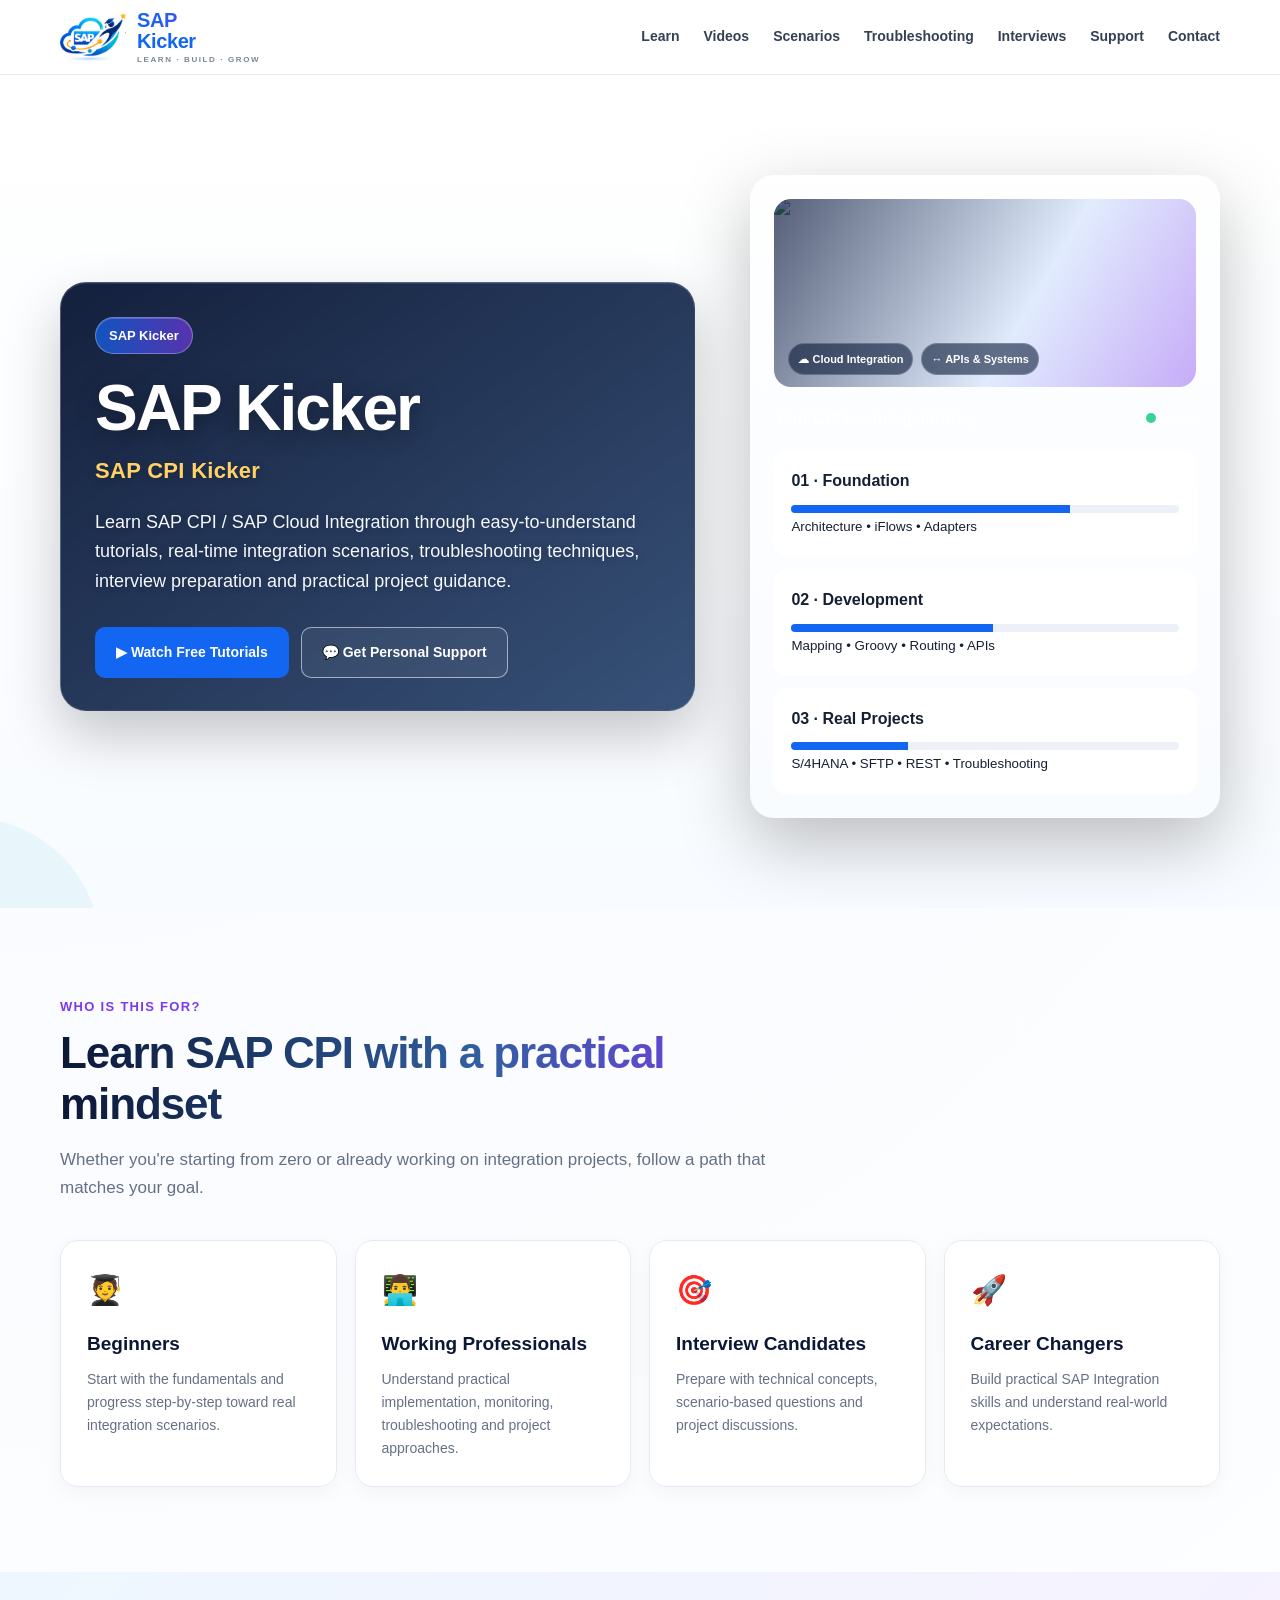
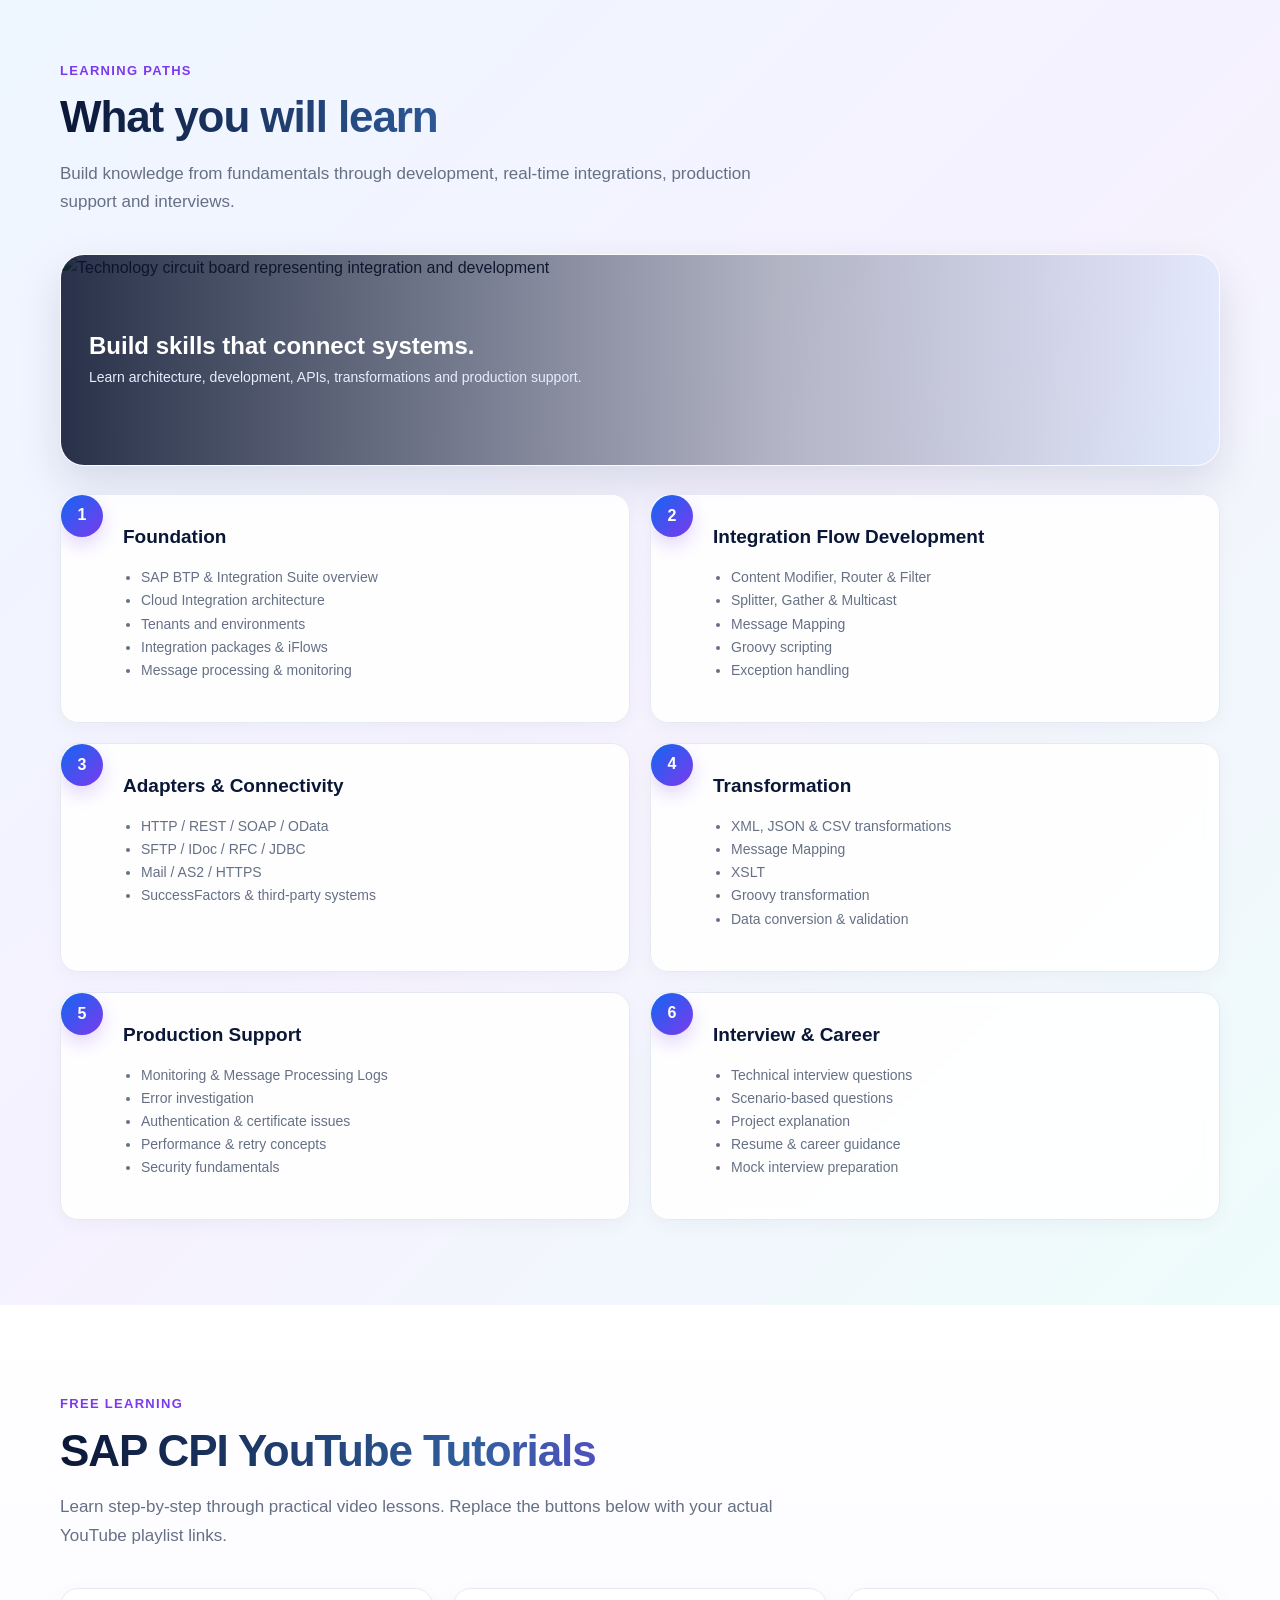
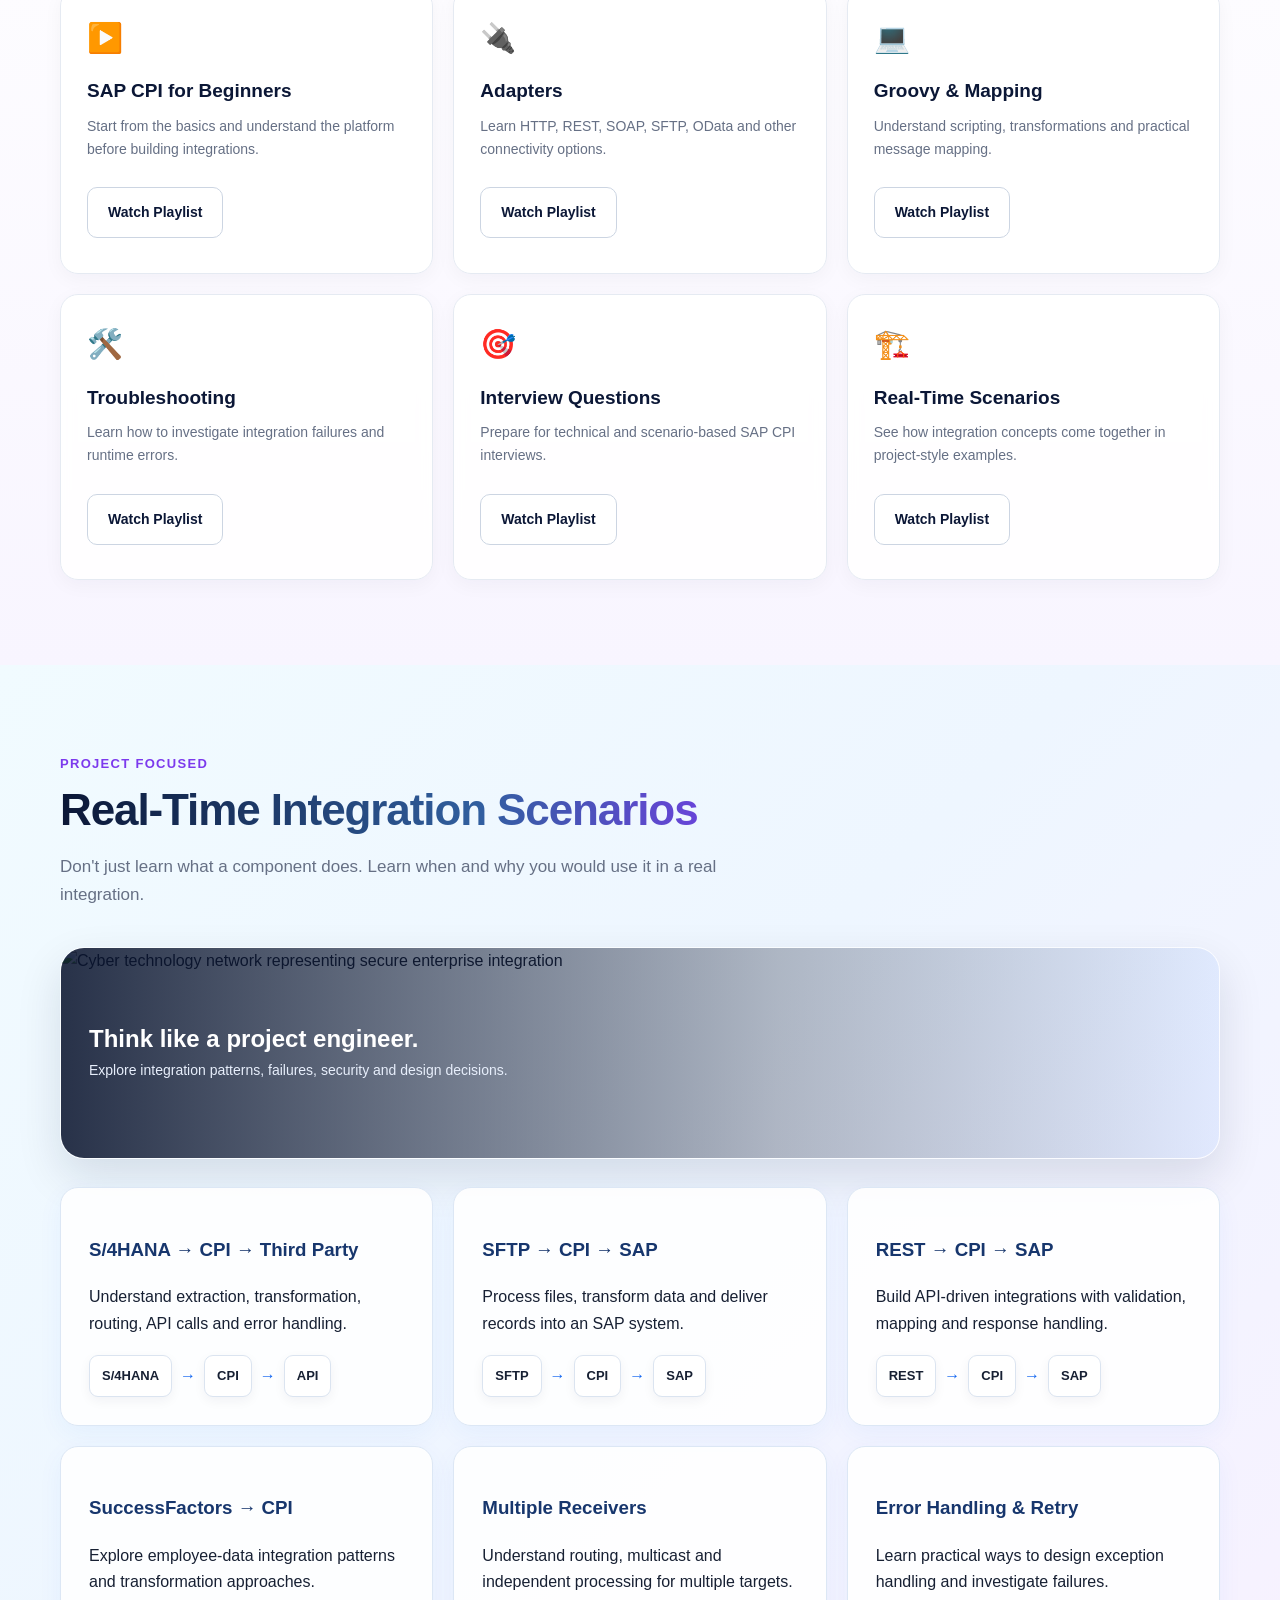
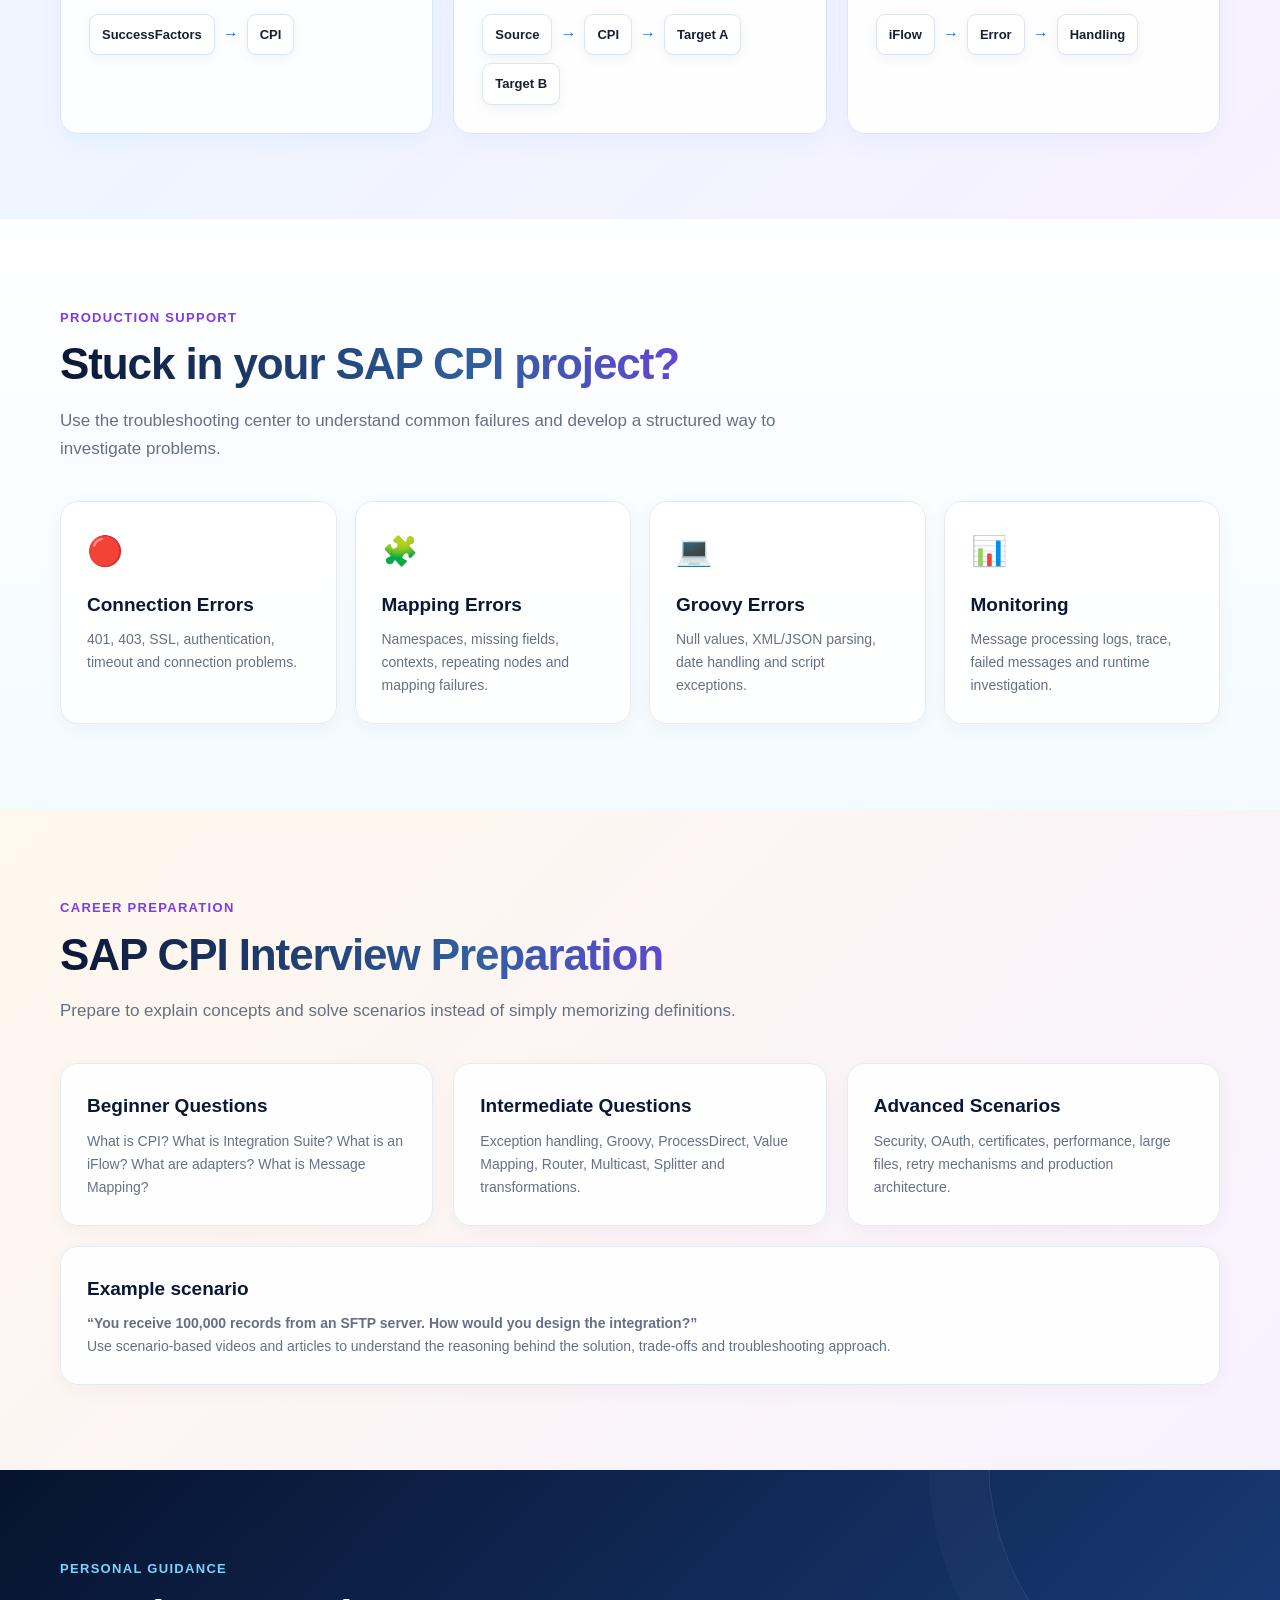
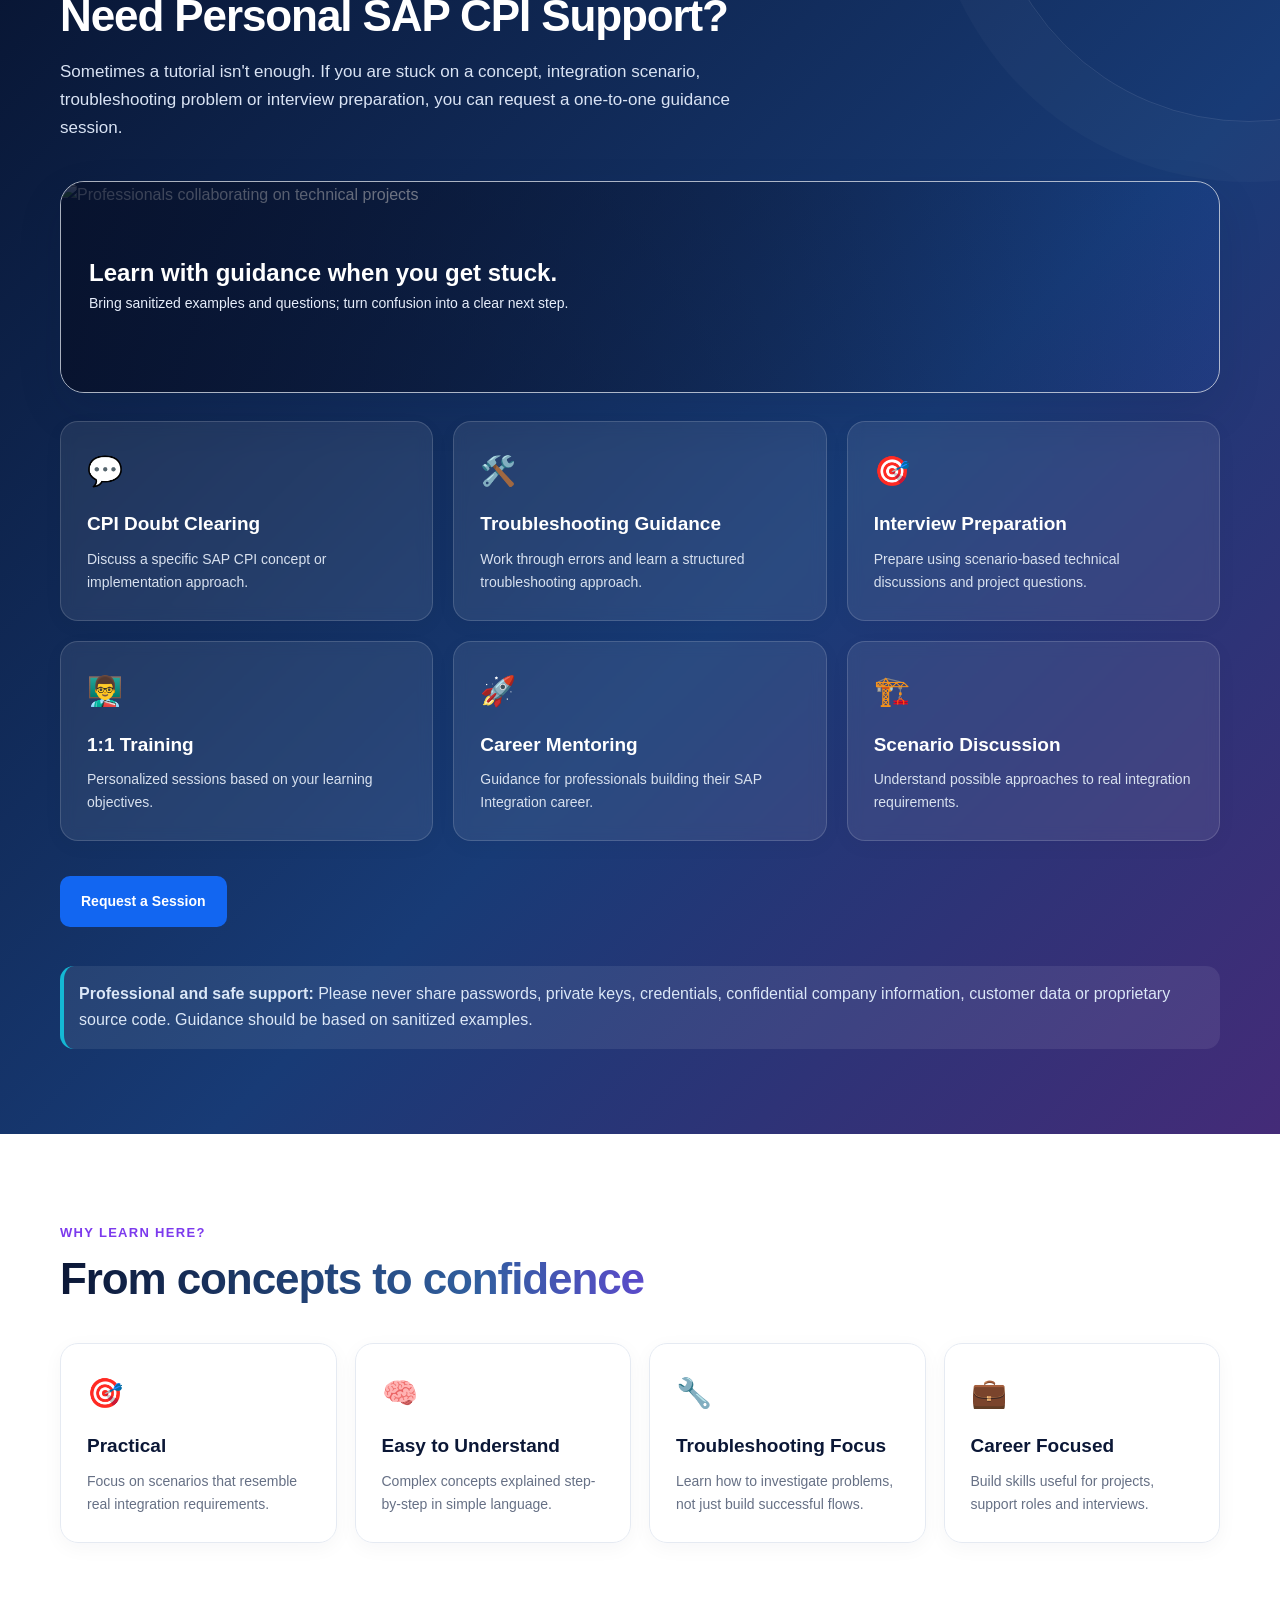
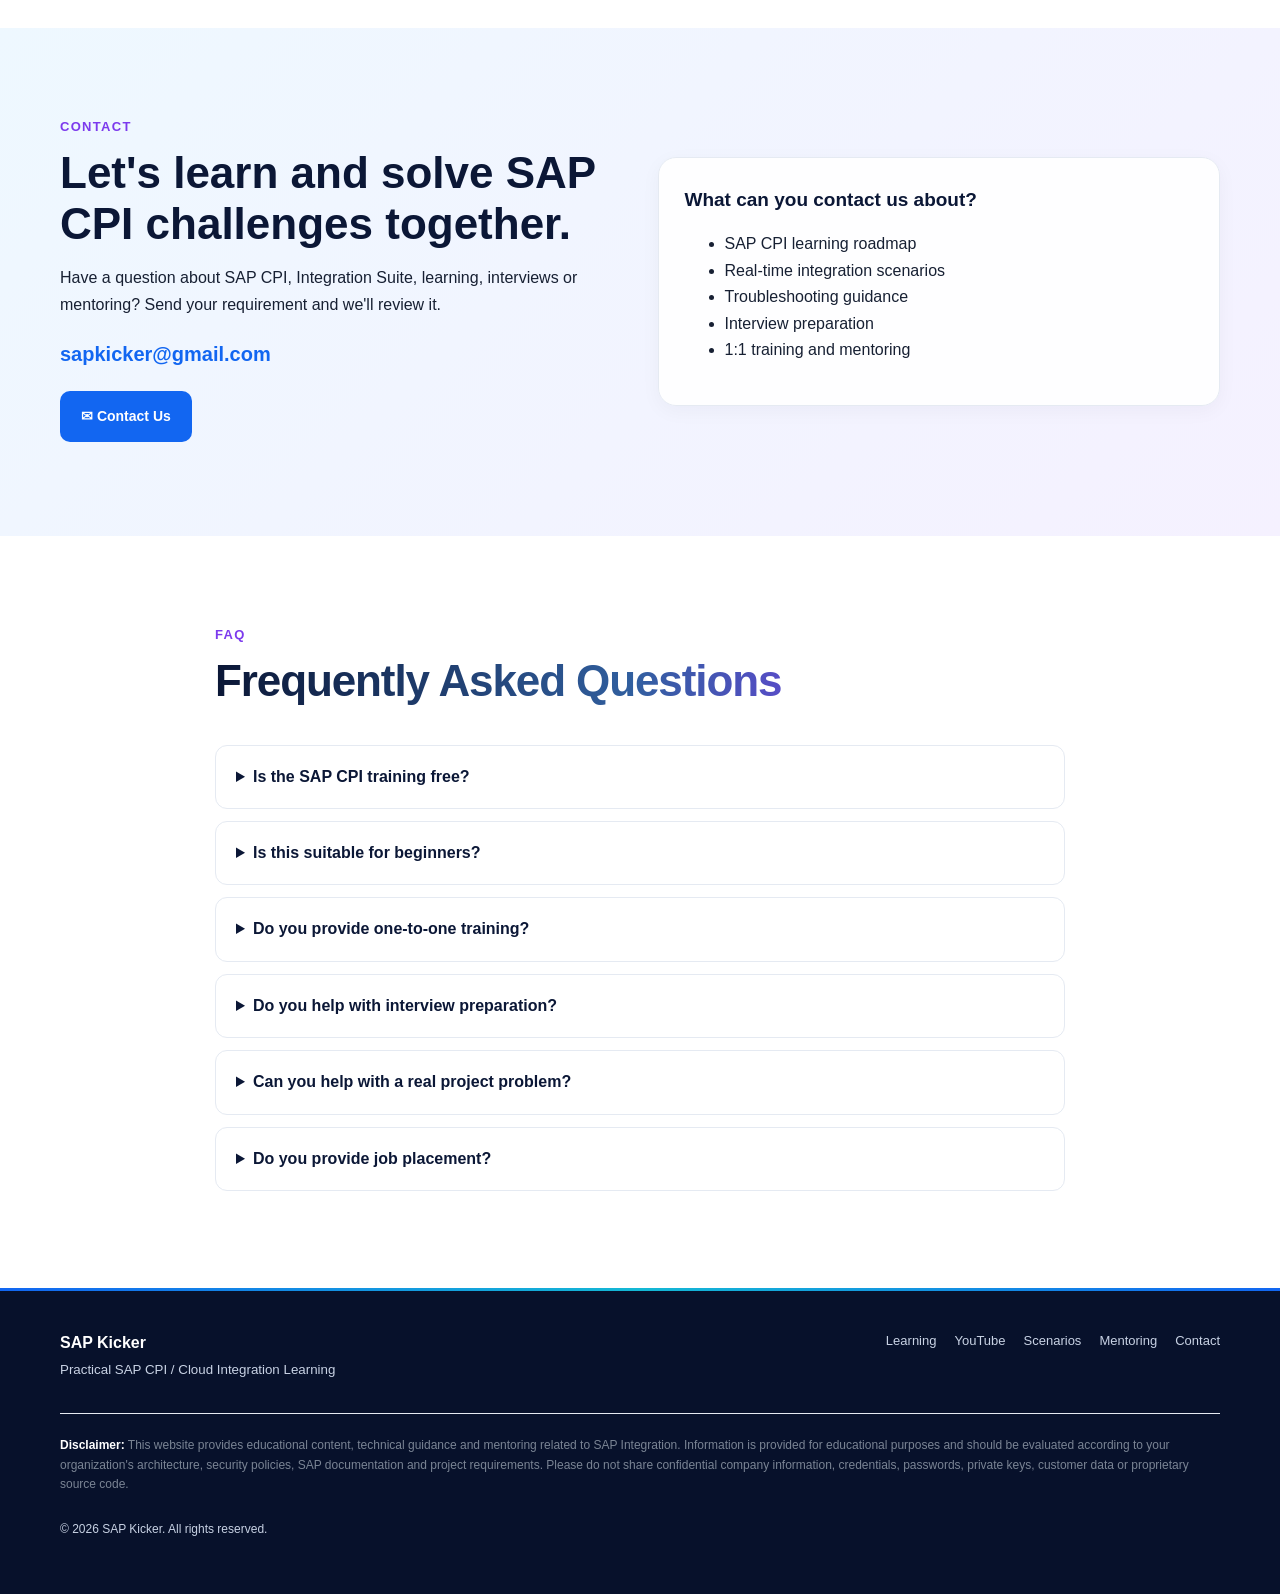
==== index.html @ 44b8a0f9 "Add files via upload" ====
<!DOCTYPE html>
<html lang="en">
<head>
<meta charset="UTF-8">
<meta name="viewport" content="width=device-width, initial-scale=1.0">
<meta name="description" content="SAP Kicker - practical SAP CPI, SAP Cloud Integration and SAP Integration Suite tutorials, real-time scenarios, troubleshooting, interview preparation and mentoring.">
<title>SAP Kicker</title>

<style>
:root{
  --navy:#0b1736;
  --blue:#1266f1;
  --cyan:#14b8d4;
  --light:#f5f8fc;
  --white:#ffffff;
  --text:#172033;
  --muted:#667085;
  --border:#e5eaf2;
  --shadow:0 14px 40px rgba(11,23,54,.10);
  --radius:18px;
}

*{box-sizing:border-box;scroll-behavior:smooth}
body{
  margin:0;
  font-family:Inter,Segoe UI,Roboto,Arial,sans-serif;
  color:var(--text);
  background:var(--white);
  line-height:1.65;
}
a{text-decoration:none;color:inherit}
.container{width:min(1160px,92%);margin:auto}

header{
  position:sticky;top:0;z-index:1000;
  background:rgba(255,255,255,.96);
  backdrop-filter:blur(12px);
  border-bottom:1px solid var(--border);
}
.nav{
  height:74px;display:flex;align-items:center;justify-content:space-between;
}
.logo{
  font-size:20px;font-weight:800;color:var(--navy);
}
.logo span{color:var(--blue)}
nav{display:flex;gap:24px;align-items:center}
nav a{font-size:14px;font-weight:600;color:#344054}
nav a:hover{color:var(--blue)}
.menu-btn{display:none;background:none;border:0;font-size:28px}

.btn{
  display:inline-block;padding:13px 20px;border-radius:10px;
  font-weight:700;font-size:14px;border:1px solid transparent;
  transition:.2s;
}
.btn-primary{background:var(--blue);color:white}
.btn-primary:hover{transform:translateY(-2px);box-shadow:0 8px 22px rgba(18,102,241,.25)}
.btn-outline{border-color:#ccd5e2;color:var(--navy);background:white}
.btn-outline:hover{border-color:var(--blue);color:var(--blue)}

.hero{
  background:
    radial-gradient(circle at 80% 20%,rgba(20,184,212,.20),transparent 28%),
    radial-gradient(circle at 10% 90%,rgba(18,102,241,.15),transparent 28%),
    linear-gradient(135deg,#07132f,#102a63);
  color:white;padding:100px 0 90px;
}
.hero-grid{display:grid;grid-template-columns:1.15fr .85fr;gap:55px;align-items:center}
.badge{
  display:inline-block;padding:7px 13px;border:1px solid rgba(255,255,255,.25);
  background:rgba(255,255,255,.08);border-radius:50px;font-size:13px;margin-bottom:20px;
}
h1{font-size:clamp(42px,5vw,68px);line-height:1.08;margin:0 0 22px;letter-spacing:-2px}
.hero p{font-size:18px;color:#dce6f7;max-width:680px}
.hero-actions{display:flex;gap:12px;flex-wrap:wrap;margin-top:30px}
.hero .btn-outline{background:transparent;color:white;border-color:rgba(255,255,255,.35)}

.dashboard{
  background:rgba(255,255,255,.08);border:1px solid rgba(255,255,255,.15);
  border-radius:24px;padding:22px;box-shadow:0 25px 70px rgba(0,0,0,.25);
}
.dash-top{display:flex;justify-content:space-between;align-items:center;margin-bottom:18px}
.dot{width:10px;height:10px;border-radius:50%;background:#36d399;display:inline-block;margin-right:7px}
.dash-card{
  background:white;color:var(--text);padding:18px;border-radius:15px;margin-top:12px;
}
.progress{height:8px;background:#edf1f7;border-radius:10px;margin-top:10px;overflow:hidden}
.progress span{display:block;width:72%;height:100%;background:var(--blue)}

section{padding:85px 0}
.section-head{max-width:720px;margin-bottom:38px}
.eyebrow{color:var(--blue);font-size:13px;font-weight:800;text-transform:uppercase;letter-spacing:1.3px}
h2{font-size:clamp(30px,4vw,44px);line-height:1.15;margin:9px 0 13px;color:var(--navy)}
.section-head p{color:var(--muted);font-size:17px}

.grid-4{display:grid;grid-template-columns:repeat(4,1fr);gap:18px}
.grid-3{display:grid;grid-template-columns:repeat(3,1fr);gap:20px}
.card{
  background:white;border:1px solid var(--border);border-radius:var(--radius);
  padding:26px;box-shadow:0 5px 20px rgba(11,23,54,.04);
  transition:.2s;
}
.card:hover{transform:translateY(-5px);box-shadow:var(--shadow)}
.icon{font-size:29px;margin-bottom:13px}
.card h3{margin:0 0 8px;color:var(--navy);font-size:19px}
.card p{margin:0;color:var(--muted);font-size:14px}

.light{background:var(--light)}
.learning-grid{display:grid;grid-template-columns:1fr 1fr;gap:20px}
.path{
  position:relative;padding-left:62px;
}
.path-number{
  position:absolute;left:0;top:0;width:42px;height:42px;border-radius:50%;
  background:var(--blue);color:white;display:grid;place-items:center;font-weight:800;
}
.path ul{padding-left:18px;color:var(--muted);font-size:14px}

.scenario{
  border-radius:18px;padding:28px;background:linear-gradient(135deg,#f7faff,#eef5ff);
  border:1px solid #dce8fb;
}
.flow{
  display:flex;align-items:center;gap:8px;flex-wrap:wrap;margin-top:18px;
}
.flow span{
  background:white;border:1px solid #dbe4f0;padding:9px 12px;border-radius:9px;
  font-size:13px;font-weight:700;
}
.arrow{color:var(--blue);font-weight:900}

.support{
  background:linear-gradient(135deg,#0b1736,#173b83);color:white;
}
.support h2{color:white}
.support .section-head p{color:#d9e3f4}
.support .card{background:rgba(255,255,255,.08);border-color:rgba(255,255,255,.15)}
.support .card h3{color:white}
.support .card p{color:#d8e1ef}

.price-note{
  margin-top:30px;padding:18px 20px;border-left:4px solid var(--cyan);
  background:#f5fbfd;border-radius:10px;color:#475467;
}

.faq{max-width:850px}
details{
  border:1px solid var(--border);border-radius:12px;padding:18px 20px;margin-bottom:12px;
  background:white;
}
summary{cursor:pointer;font-weight:750;color:var(--navy)}

.contact-box{
  display:grid;grid-template-columns:1fr 1fr;gap:35px;align-items:center;
}
.email{
  font-size:20px;font-weight:800;color:var(--blue);word-break:break-word;
}
.disclaimer{
  font-size:12px;color:#7a8494;border-top:1px solid var(--border);padding-top:22px;margin-top:30px;
}

footer{background:#07112b;color:#c8d2e4;padding:42px 0}
.footer-grid{display:flex;justify-content:space-between;gap:30px;flex-wrap:wrap}
footer strong{color:white}
.footer-links{display:flex;gap:18px;flex-wrap:wrap;font-size:13px}
footer a:hover{color:white}

@media(max-width:900px){
  .hero-grid,.contact-box{grid-template-columns:1fr}
  .grid-4{grid-template-columns:repeat(2,1fr)}
  .grid-3{grid-template-columns:1fr 1fr}
  .learning-grid{grid-template-columns:1fr}
  nav{display:none;position:absolute;top:74px;left:0;right:0;background:white;padding:18px 5%;border-bottom:1px solid var(--border);flex-direction:column;align-items:flex-start}
  nav.open{display:flex;animation:navIn .2s ease-out}@keyframes navIn{from{opacity:0;transform:translateY(-8px)}to{opacity:1;transform:none}}
  .menu-btn{display:block}
}
@media(max-width:600px){
  section{padding:65px 0}
  .hero{padding:75px 0}
  .grid-4,.grid-3{grid-template-columns:1fr}
  h1{letter-spacing:-1px}
}

/* SAP Kicker premium visual enhancements */
body{
  background:
    radial-gradient(circle at 0% 0%, rgba(18,102,241,.035), transparent 28%),
    radial-gradient(circle at 100% 40%, rgba(20,184,212,.035), transparent 25%),
    #fff;
}
.logo{display:flex;align-items:center;gap:10px;letter-spacing:-.4px}
.logo-text{display:flex;flex-direction:column;font-size:20px;font-weight:850;line-height:1.05;color:var(--navy)}
.logo-text b{background:linear-gradient(90deg,#1266f1,#7c3aed);-webkit-background-clip:text;background-clip:text;color:transparent}
.logo-text small{font-size:8px;letter-spacing:1.6px;text-transform:uppercase;color:#7b879a;margin-top:4px;font-weight:800}
.hero{
  position:relative;overflow:hidden;
}
.hero::before,.hero::after{
  content:"";position:absolute;border-radius:50%;pointer-events:none;
}
.hero::before{
  width:420px;height:420px;right:-170px;top:-180px;
  border:1px solid rgba(255,255,255,.12);
  box-shadow:0 0 0 55px rgba(255,255,255,.025),0 0 0 110px rgba(255,255,255,.018);
}
.hero::after{
  width:260px;height:260px;left:-160px;bottom:-170px;
  background:rgba(20,184,212,.07);
}
.hero-grid,.container{position:relative;z-index:1}
.hero h1{
  text-shadow:0 8px 30px rgba(0,0,0,.16);
}
.badge{
  box-shadow:inset 0 1px rgba(255,255,255,.18);
}
.dashboard{
  position:relative;
}
.dashboard::after{
  content:"";
  position:absolute;inset:10px;border-radius:18px;
  border:1px solid rgba(255,255,255,.06);
  pointer-events:none;
}
.card,.scenario,details{
  position:relative;
  overflow:hidden;
}
.card::before{
  content:"";position:absolute;left:0;right:0;top:0;height:3px;
  background:linear-gradient(90deg,#1266f1,#14b8d4);
  transform:scaleX(0);transform-origin:left;transition:.25s;
}
.card:hover::before{transform:scaleX(1)}
.card:hover .icon{transform:scale(1.08) rotate(-2deg)}
.icon{display:inline-block;transition:.25s}
.section-head h2{
  letter-spacing:-1.1px;
}
.scenario{
  box-shadow:0 8px 26px rgba(18,102,241,.05);
}
.flow span{
  box-shadow:0 4px 12px rgba(11,23,54,.05);
}
.support{
  position:relative;overflow:hidden;
}
.support::before{
  content:"";
  position:absolute;width:520px;height:520px;border-radius:50%;
  right:-230px;top:-270px;
  border:1px solid rgba(255,255,255,.10);
  box-shadow:0 0 0 60px rgba(255,255,255,.025);
}
.support .container{position:relative;z-index:1}
.btn{
  position:relative;overflow:hidden;
}
.btn::after{
  content:"";position:absolute;top:0;left:-110%;width:70%;height:100%;
  background:linear-gradient(100deg,transparent,rgba(255,255,255,.18),transparent);
  transform:skewX(-20deg);transition:.45s;
}
.btn:hover::after{left:140%}
footer{
  position:relative;
  overflow:hidden;
}
footer::before{
  content:"";
  position:absolute;left:0;right:0;top:0;height:3px;
  background:linear-gradient(90deg,#1266f1,#14b8d4,#1266f1);
}
@media(max-width:600px){
  .logo{font-size:17px}
  .logo::before{width:30px;height:30px}
}


.hero-subtitle{
  margin:0 0 4px!important;
  color:#7dd3fc!important;
  font-size:22px!important;
  font-weight:800;
  letter-spacing:.3px;
}

/* SAP Kicker visual upgrade: distinctive logo, colorful sections, responsive image blocks */
:root{--purple:#7c3aed;--teal:#0ea5a4;--gold:#f59e0b;--sky:#eaf5ff}
section:nth-of-type(1){background:linear-gradient(180deg,#ffffff 0%,#f8fbff 100%)}
section#learn{background:linear-gradient(135deg,#eef7ff 0%,#f6f2ff 52%,#eefcfb 100%)}
section#videos{background:linear-gradient(180deg,#fff 0%,#f8f5ff 100%)}
section#scenarios{background:linear-gradient(135deg,#f1fbff 0%,#eef6ff 45%,#f8f1ff 100%)}
section#troubleshooting{background:linear-gradient(180deg,#ffffff 0%,#f3fbff 100%)}
section#interview{background:linear-gradient(135deg,#fff8ed 0%,#f7f2ff 100%)}
section#contact{background:linear-gradient(135deg,#eef8ff 0%,#f5f1ff 100%)}
.eyebrow{color:var(--purple)}
.section-head h2{background:linear-gradient(90deg,var(--navy),#315f9f 58%,var(--purple));-webkit-background-clip:text;background-clip:text;color:transparent}
.card{background:rgba(255,255,255,.88);backdrop-filter:blur(7px)}
.card:nth-child(3n+1)::before{background:linear-gradient(90deg,#1266f1,#14b8d4)}
.card:nth-child(3n+2)::before{background:linear-gradient(90deg,#7c3aed,#ec4899)}
.card:nth-child(3n)::before{background:linear-gradient(90deg,#0ea5a4,#f59e0b)}
.path-number{background:linear-gradient(135deg,#1266f1,#7c3aed);box-shadow:0 8px 18px rgba(124,58,237,.2)}
.hero-image-wrap{position:relative;height:190px;border-radius:18px;overflow:hidden;margin-bottom:18px;border:1px solid rgba(255,255,255,.18)}
.hero-image-wrap img{width:100%;height:100%;object-fit:cover;display:block;filter:saturate(1.15) contrast(1.03)}
.hero-image-wrap:after{content:"";position:absolute;inset:0;background:linear-gradient(120deg,rgba(4,18,55,.68),rgba(18,102,241,.12) 60%,rgba(124,58,237,.42))}
.image-overlay{position:absolute;z-index:1;left:14px;right:14px;bottom:12px;display:flex;gap:8px;flex-wrap:wrap}
.image-overlay span{font-size:11px;font-weight:800;color:#fff;padding:6px 9px;border-radius:999px;background:rgba(5,20,50,.58);border:1px solid rgba(255,255,255,.2);backdrop-filter:blur(6px)}
.section-image-banner,.scenario-feature,.support-visual{position:relative;overflow:hidden;border-radius:24px;min-height:170px;margin:0 0 28px;box-shadow:0 18px 45px rgba(11,23,54,.12);border:1px solid rgba(255,255,255,.65)}
.section-image-banner img,.scenario-feature img,.support-visual img{width:100%;height:210px;object-fit:cover;display:block;filter:saturate(1.08)}
.section-image-banner:after,.scenario-feature:after,.support-visual:after{content:"";position:absolute;inset:0;background:linear-gradient(90deg,rgba(7,17,43,.86),rgba(7,17,43,.28) 62%,rgba(18,102,241,.08))}
.section-image-banner>div,.scenario-feature>div,.support-visual>div{position:absolute;z-index:2;left:28px;top:50%;transform:translateY(-50%);max-width:600px;color:#fff;display:flex;flex-direction:column;gap:5px}
.section-image-banner strong,.scenario-feature strong,.support-visual strong{font-size:24px;line-height:1.2}
.section-image-banner span,.scenario-feature span,.support-visual span{font-size:14px;color:#e7eefb}
.scenario{background:rgba(255,255,255,.9);border:1px solid #dce7f5}
.scenario h3{color:#17366d}
.support{background:linear-gradient(135deg,#07132f,#183b76 58%,#442b78)!important}
.support .section-head h2{color:#fff;background:none}
.support .eyebrow{color:#7dd3fc}
.support-visual{margin-top:5px}
.price-note{border-radius:14px;background:rgba(255,255,255,.08);padding:15px;color:#dbe7f7}
@media(max-width:900px){.nav{height:70px}.hero-image-wrap{height:220px}.section-image-banner img,.scenario-feature img,.support-visual img{height:230px}}
@media(max-width:600px){.logo-mark{width:38px;height:38px;border-radius:12px}.logo-mark svg{width:30px;height:30px}.logo-text{font-size:17px}.logo-text small{font-size:6.5px;letter-spacing:1.2px}.hero-image-wrap{height:180px}.section-image-banner,.scenario-feature,.support-visual{min-height:210px;border-radius:18px}.section-image-banner img,.scenario-feature img,.support-visual img{height:210px}.section-image-banner>div,.scenario-feature>div,.support-visual>div{left:20px;right:20px}.section-image-banner strong,.scenario-feature strong,.support-visual strong{font-size:19px}.section-image-banner span,.scenario-feature span,.support-visual span{font-size:12px}.image-overlay{left:10px;right:10px}.image-overlay span{font-size:9px}}


/* Final accessibility + contrast review for the opening hero */
.hero-copy{
  position:relative;
  z-index:3;
  padding:34px 34px 32px;
  border-radius:26px;
  background:linear-gradient(145deg,rgba(5,18,48,.94),rgba(12,43,91,.82));
  border:1px solid rgba(255,255,255,.16);
  box-shadow:0 24px 55px rgba(0,0,0,.22), inset 0 1px 0 rgba(255,255,255,.08);
  max-width:720px;
}
.hero-copy h1{
  color:#ffffff!important;
  -webkit-text-fill-color:#ffffff;
  text-shadow:0 5px 22px rgba(0,0,0,.35);
  margin-bottom:10px;
}
.hero-copy .hero-subtitle{
  color:#ffd166!important;
  -webkit-text-fill-color:#ffd166;
  text-shadow:0 2px 10px rgba(0,0,0,.25);
  margin-bottom:10px!important;
}
.hero-copy > p:not(.hero-subtitle){
  color:#f4f8ff!important;
  -webkit-text-fill-color:#f4f8ff;
  text-shadow:0 1px 8px rgba(0,0,0,.22);
}
.hero-copy .badge{
  color:#ffffff!important;
  background:linear-gradient(90deg,rgba(18,102,241,.72),rgba(124,58,237,.62));
  border-color:rgba(255,255,255,.30);
  font-weight:850;
}
.hero-copy .hero-actions{position:relative;z-index:4}
.hero-copy .btn-outline{
  color:#ffffff!important;
  border-color:rgba(255,255,255,.55);
  background:rgba(255,255,255,.06);
}
.hero-copy .btn-outline:hover{
  color:#ffffff!important;
  border-color:#7dd3fc;
  background:rgba(125,211,252,.12);
}
@media(max-width:900px){
  .hero-copy{max-width:none;padding:30px 28px}
}
@media(max-width:600px){
  .hero-copy{
    padding:25px 20px;
    border-radius:20px;
    background:linear-gradient(145deg,rgba(5,18,48,.96),rgba(12,43,91,.90));
  }
  .hero-copy .hero-subtitle{font-size:20px!important}
  .hero-copy > p:not(.hero-subtitle){font-size:16px!important}
}


@media(max-width:900px){
  .menu-btn{
    color:var(--navy);
    cursor:pointer;
    padding:6px 8px;
    border-radius:10px;
  }
  .menu-btn:hover{background:#eef4ff;color:var(--blue)}
}


/* Final SAP Kicker header logo */
.logo{
  display:flex;
  align-items:center;
  gap:11px;
  min-width:0;
  letter-spacing:-.4px;
}
.site-logo-image{
  display:block;
  width:66px;
  height:52px;
  object-fit:contain;
  object-position:center;
  flex:0 0 auto;
}
.logo-text{
  display:flex;
  flex-direction:column;
  font-size:20px;
  font-weight:850;
  line-height:1.05;
  color:var(--navy);
  white-space:nowrap;
}
.logo-text b{
  background:linear-gradient(90deg,#1266f1,#7c3aed);
  -webkit-background-clip:text;
  background-clip:text;
  color:transparent;
}
.logo-text small{
  font-size:8px;
  letter-spacing:1.6px;
  text-transform:uppercase;
  color:#7b879a;
  margin-top:4px;
  font-weight:800;
}
@media(max-width:600px){
  .site-logo-image{width:52px;height:43px}
  .logo-text{font-size:17px}
  .logo-text small{font-size:6.5px;letter-spacing:1.15px}
}

</style>
</head>

<body>

<header>
  <div class="container nav">
    <a class="logo" href="#home" aria-label="SAP Kicker home">
      <img class="site-logo-image" src="[data-uri]" alt="SAP Kicker logo">
      <span class="logo-text"><b>SAP</b> Kicker<small>Learn · Build · Grow</small></span>
    </a>
    <button class="menu-btn" onclick="toggleMenu()" aria-label="Open navigation menu">☰</button>
    <nav id="nav">
      <a href="#learn">Learn</a>
      <a href="#videos">Videos</a>
      <a href="#scenarios">Scenarios</a>
      <a href="#troubleshooting">Troubleshooting</a>
      <a href="#interview">Interviews</a>
      <a href="#support">Support</a>
      <a href="#contact">Contact</a>
    </nav>
  </div>
</header>

<main id="home">

<section class="hero">
  <div class="container hero-grid">
    <div class="hero-copy">
      <span class="badge">SAP Kicker</span>
      <h1>SAP Kicker</h1>
      <p class="hero-subtitle">SAP CPI Kicker</p>
      <p>
        Learn SAP CPI / SAP Cloud Integration through easy-to-understand tutorials,
        real-time integration scenarios, troubleshooting techniques, interview preparation
        and practical project guidance.
      </p>
      <div class="hero-actions">
        <a class="btn btn-primary" href="#videos">▶ Watch Free Tutorials</a>
        <a class="btn btn-outline" href="#support">💬 Get Personal Support</a>
      </div>
    </div>

    <div class="dashboard">
      <div class="hero-image-wrap">
        <img src="https://images.unsplash.com/photo-1558494949-ef010cbdcc31?auto=format&fit=crop&w=1000&q=85" alt="Modern technology infrastructure representing cloud integration" loading="eager">
        <div class="image-overlay"><span>☁ Cloud Integration</span><span>↔ APIs & Systems</span></div>
      </div>
      <div class="dash-top">
        <strong>Your CPI Learning Journey</strong>
        <small><span class="dot"></span>Learn</small>
      </div>
      <div class="dash-card">
        <strong>01 · Foundation</strong>
        <div class="progress"><span></span></div>
        <small>Architecture • iFlows • Adapters</small>
      </div>
      <div class="dash-card">
        <strong>02 · Development</strong>
        <div class="progress"><span style="width:52%"></span></div>
        <small>Mapping • Groovy • Routing • APIs</small>
      </div>
      <div class="dash-card">
        <strong>03 · Real Projects</strong>
        <div class="progress"><span style="width:30%"></span></div>
        <small>S/4HANA • SFTP • REST • Troubleshooting</small>
      </div>
    </div>
  </div>
</section>

<section>
  <div class="container">
    <div class="section-head">
      <span class="eyebrow">Who is this for?</span>
      <h2>Learn SAP CPI with a practical mindset</h2>
      <p>Whether you're starting from zero or already working on integration projects, follow a path that matches your goal.</p>
    </div>

    <div class="grid-4">
      <div class="card"><div class="icon">🧑‍🎓</div><h3>Beginners</h3><p>Start with the fundamentals and progress step-by-step toward real integration scenarios.</p></div>
      <div class="card"><div class="icon">👨‍💻</div><h3>Working Professionals</h3><p>Understand practical implementation, monitoring, troubleshooting and project approaches.</p></div>
      <div class="card"><div class="icon">🎯</div><h3>Interview Candidates</h3><p>Prepare with technical concepts, scenario-based questions and project discussions.</p></div>
      <div class="card"><div class="icon">🚀</div><h3>Career Changers</h3><p>Build practical SAP Integration skills and understand real-world expectations.</p></div>
    </div>
  </div>
</section>

<section id="learn" class="light">
  <div class="container">
    <div class="section-head">
      <span class="eyebrow">Learning paths</span>
      <h2>What you will learn</h2>
      <p>Build knowledge from fundamentals through development, real-time integrations, production support and interviews.</p>
    </div>

    <div class="section-image-banner">
      <img src="https://images.unsplash.com/photo-1518770660439-4636190af475?auto=format&fit=crop&w=1400&q=85" alt="Technology circuit board representing integration and development" loading="lazy">
      <div><strong>Build skills that connect systems.</strong><span>Learn architecture, development, APIs, transformations and production support.</span></div>
    </div>

    <div class="learning-grid">
      <div class="card path">
        <div class="path-number">1</div>
        <h3>Foundation</h3>
        <ul>
          <li>SAP BTP & Integration Suite overview</li>
          <li>Cloud Integration architecture</li>
          <li>Tenants and environments</li>
          <li>Integration packages & iFlows</li>
          <li>Message processing & monitoring</li>
        </ul>
      </div>

      <div class="card path">
        <div class="path-number">2</div>
        <h3>Integration Flow Development</h3>
        <ul>
          <li>Content Modifier, Router & Filter</li>
          <li>Splitter, Gather & Multicast</li>
          <li>Message Mapping</li>
          <li>Groovy scripting</li>
          <li>Exception handling</li>
        </ul>
      </div>

      <div class="card path">
        <div class="path-number">3</div>
        <h3>Adapters & Connectivity</h3>
        <ul>
          <li>HTTP / REST / SOAP / OData</li>
          <li>SFTP / IDoc / RFC / JDBC</li>
          <li>Mail / AS2 / HTTPS</li>
          <li>SuccessFactors & third-party systems</li>
        </ul>
      </div>

      <div class="card path">
        <div class="path-number">4</div>
        <h3>Transformation</h3>
        <ul>
          <li>XML, JSON & CSV transformations</li>
          <li>Message Mapping</li>
          <li>XSLT</li>
          <li>Groovy transformation</li>
          <li>Data conversion & validation</li>
        </ul>
      </div>

      <div class="card path">
        <div class="path-number">5</div>
        <h3>Production Support</h3>
        <ul>
          <li>Monitoring & Message Processing Logs</li>
          <li>Error investigation</li>
          <li>Authentication & certificate issues</li>
          <li>Performance & retry concepts</li>
          <li>Security fundamentals</li>
        </ul>
      </div>

      <div class="card path">
        <div class="path-number">6</div>
        <h3>Interview & Career</h3>
        <ul>
          <li>Technical interview questions</li>
          <li>Scenario-based questions</li>
          <li>Project explanation</li>
          <li>Resume & career guidance</li>
          <li>Mock interview preparation</li>
        </ul>
      </div>
    </div>
  </div>
</section>

<section id="videos">
  <div class="container">
    <div class="section-head">
      <span class="eyebrow">Free learning</span>
      <h2>SAP CPI YouTube Tutorials</h2>
      <p>Learn step-by-step through practical video lessons. Replace the buttons below with your actual YouTube playlist links.</p>
    </div>

    <div class="grid-3">
      <div class="card"><div class="icon">▶️</div><h3>SAP CPI for Beginners</h3><p>Start from the basics and understand the platform before building integrations.</p><br><a class="btn btn-outline" href="https://www.youtube.com/" target="_blank">Watch Playlist</a></div>
      <div class="card"><div class="icon">🔌</div><h3>Adapters</h3><p>Learn HTTP, REST, SOAP, SFTP, OData and other connectivity options.</p><br><a class="btn btn-outline" href="https://www.youtube.com/" target="_blank">Watch Playlist</a></div>
      <div class="card"><div class="icon">💻</div><h3>Groovy & Mapping</h3><p>Understand scripting, transformations and practical message mapping.</p><br><a class="btn btn-outline" href="https://www.youtube.com/" target="_blank">Watch Playlist</a></div>
      <div class="card"><div class="icon">🛠️</div><h3>Troubleshooting</h3><p>Learn how to investigate integration failures and runtime errors.</p><br><a class="btn btn-outline" href="https://www.youtube.com/" target="_blank">Watch Playlist</a></div>
      <div class="card"><div class="icon">🎯</div><h3>Interview Questions</h3><p>Prepare for technical and scenario-based SAP CPI interviews.</p><br><a class="btn btn-outline" href="https://www.youtube.com/" target="_blank">Watch Playlist</a></div>
      <div class="card"><div class="icon">🏗️</div><h3>Real-Time Scenarios</h3><p>See how integration concepts come together in project-style examples.</p><br><a class="btn btn-outline" href="https://www.youtube.com/" target="_blank">Watch Playlist</a></div>
    </div>
  </div>
</section>

<section id="scenarios" class="light">
  <div class="container">
    <div class="section-head">
      <span class="eyebrow">Project focused</span>
      <h2>Real-Time Integration Scenarios</h2>
      <p>Don't just learn what a component does. Learn when and why you would use it in a real integration.</p>
    </div>

    <div class="scenario-feature">
      <img src="https://images.unsplash.com/photo-1550751827-4bd374c3f58b?auto=format&fit=crop&w=1200&q=85" alt="Cyber technology network representing secure enterprise integration" loading="lazy">
      <div><strong>Think like a project engineer.</strong><span>Explore integration patterns, failures, security and design decisions.</span></div>
    </div>

    <div class="grid-3">
      <div class="scenario"><h3>S/4HANA → CPI → Third Party</h3><p>Understand extraction, transformation, routing, API calls and error handling.</p><div class="flow"><span>S/4HANA</span><b class="arrow">→</b><span>CPI</span><b class="arrow">→</b><span>API</span></div></div>
      <div class="scenario"><h3>SFTP → CPI → SAP</h3><p>Process files, transform data and deliver records into an SAP system.</p><div class="flow"><span>SFTP</span><b class="arrow">→</b><span>CPI</span><b class="arrow">→</b><span>SAP</span></div></div>
      <div class="scenario"><h3>REST → CPI → SAP</h3><p>Build API-driven integrations with validation, mapping and response handling.</p><div class="flow"><span>REST</span><b class="arrow">→</b><span>CPI</span><b class="arrow">→</b><span>SAP</span></div></div>
      <div class="scenario"><h3>SuccessFactors → CPI</h3><p>Explore employee-data integration patterns and transformation approaches.</p><div class="flow"><span>SuccessFactors</span><b class="arrow">→</b><span>CPI</span></div></div>
      <div class="scenario"><h3>Multiple Receivers</h3><p>Understand routing, multicast and independent processing for multiple targets.</p><div class="flow"><span>Source</span><b class="arrow">→</b><span>CPI</span><b class="arrow">→</b><span>Target A</span><span>Target B</span></div></div>
      <div class="scenario"><h3>Error Handling & Retry</h3><p>Learn practical ways to design exception handling and investigate failures.</p><div class="flow"><span>iFlow</span><b class="arrow">→</b><span>Error</span><b class="arrow">→</b><span>Handling</span></div></div>
    </div>
  </div>
</section>

<section id="troubleshooting">
  <div class="container">
    <div class="section-head">
      <span class="eyebrow">Production support</span>
      <h2>Stuck in your SAP CPI project?</h2>
      <p>Use the troubleshooting center to understand common failures and develop a structured way to investigate problems.</p>
    </div>

    <div class="grid-4">
      <div class="card"><div class="icon">🔴</div><h3>Connection Errors</h3><p>401, 403, SSL, authentication, timeout and connection problems.</p></div>
      <div class="card"><div class="icon">🧩</div><h3>Mapping Errors</h3><p>Namespaces, missing fields, contexts, repeating nodes and mapping failures.</p></div>
      <div class="card"><div class="icon">💻</div><h3>Groovy Errors</h3><p>Null values, XML/JSON parsing, date handling and script exceptions.</p></div>
      <div class="card"><div class="icon">📊</div><h3>Monitoring</h3><p>Message processing logs, trace, failed messages and runtime investigation.</p></div>
    </div>
  </div>
</section>

<section id="interview" class="light">
  <div class="container">
    <div class="section-head">
      <span class="eyebrow">Career preparation</span>
      <h2>SAP CPI Interview Preparation</h2>
      <p>Prepare to explain concepts and solve scenarios instead of simply memorizing definitions.</p>
    </div>

    <div class="grid-3">
      <div class="card"><h3>Beginner Questions</h3><p>What is CPI? What is Integration Suite? What is an iFlow? What are adapters? What is Message Mapping?</p></div>
      <div class="card"><h3>Intermediate Questions</h3><p>Exception handling, Groovy, ProcessDirect, Value Mapping, Router, Multicast, Splitter and transformations.</p></div>
      <div class="card"><h3>Advanced Scenarios</h3><p>Security, OAuth, certificates, performance, large files, retry mechanisms and production architecture.</p></div>
    </div>

    <div class="card" style="margin-top:20px">
      <h3>Example scenario</h3>
      <p><strong>“You receive 100,000 records from an SFTP server. How would you design the integration?”</strong></p>
      <p>Use scenario-based videos and articles to understand the reasoning behind the solution, trade-offs and troubleshooting approach.</p>
    </div>
  </div>
</section>

<section id="support" class="support">
  <div class="container">
    <div class="section-head">
      <span class="eyebrow">Personal guidance</span>
      <h2>Need Personal SAP CPI Support?</h2>
      <p>Sometimes a tutorial isn't enough. If you are stuck on a concept, integration scenario, troubleshooting problem or interview preparation, you can request a one-to-one guidance session.</p>
    </div>

    <div class="support-visual">
      <img src="https://images.unsplash.com/photo-1521737711867-e3b97375f902?auto=format&fit=crop&w=1200&q=85" alt="Professionals collaborating on technical projects" loading="lazy">
      <div><strong>Learn with guidance when you get stuck.</strong><span>Bring sanitized examples and questions; turn confusion into a clear next step.</span></div>
    </div>

    <div class="grid-3">
      <div class="card"><div class="icon">💬</div><h3>CPI Doubt Clearing</h3><p>Discuss a specific SAP CPI concept or implementation approach.</p></div>
      <div class="card"><div class="icon">🛠️</div><h3>Troubleshooting Guidance</h3><p>Work through errors and learn a structured troubleshooting approach.</p></div>
      <div class="card"><div class="icon">🎯</div><h3>Interview Preparation</h3><p>Prepare using scenario-based technical discussions and project questions.</p></div>
      <div class="card"><div class="icon">👨‍🏫</div><h3>1:1 Training</h3><p>Personalized sessions based on your learning objectives.</p></div>
      <div class="card"><div class="icon">🚀</div><h3>Career Mentoring</h3><p>Guidance for professionals building their SAP Integration career.</p></div>
      <div class="card"><div class="icon">🏗️</div><h3>Scenario Discussion</h3><p>Understand possible approaches to real integration requirements.</p></div>
    </div>

    <div style="margin-top:35px">
      <a class="btn btn-primary" href="mailto:sapkicker@gmail.com?subject=SAP%20CPI%20Support%20Request">Request a Session</a>
    </div>

    <div class="price-note">
      <strong>Professional and safe support:</strong> Please never share passwords, private keys, credentials, confidential company information, customer data or proprietary source code. Guidance should be based on sanitized examples.
    </div>
  </div>
</section>

<section>
  <div class="container">
    <div class="section-head">
      <span class="eyebrow">Why learn here?</span>
      <h2>From concepts to confidence</h2>
    </div>
    <div class="grid-4">
      <div class="card"><div class="icon">🎯</div><h3>Practical</h3><p>Focus on scenarios that resemble real integration requirements.</p></div>
      <div class="card"><div class="icon">🧠</div><h3>Easy to Understand</h3><p>Complex concepts explained step-by-step in simple language.</p></div>
      <div class="card"><div class="icon">🔧</div><h3>Troubleshooting Focus</h3><p>Learn how to investigate problems, not just build successful flows.</p></div>
      <div class="card"><div class="icon">💼</div><h3>Career Focused</h3><p>Build skills useful for projects, support roles and interviews.</p></div>
    </div>
  </div>
</section>

<section id="contact" class="light">
  <div class="container contact-box">
    <div>
      <span class="eyebrow">Contact</span>
      <h2>Let's learn and solve SAP CPI challenges together.</h2>
      <p>Have a question about SAP CPI, Integration Suite, learning, interviews or mentoring? Send your requirement and we'll review it.</p>
      <p class="email">sapkicker@gmail.com</p>
      <a class="btn btn-primary" href="mailto:sapkicker@gmail.com?subject=SAP%20CPI%20Training%20Enquiry">✉ Contact Us</a>
    </div>

    <div class="card">
      <h3>What can you contact us about?</h3>
      <ul>
        <li>SAP CPI learning roadmap</li>
        <li>Real-time integration scenarios</li>
        <li>Troubleshooting guidance</li>
        <li>Interview preparation</li>
        <li>1:1 training and mentoring</li>
      </ul>
    </div>
  </div>
</section>

<section>
  <div class="container faq">
    <div class="section-head">
      <span class="eyebrow">FAQ</span>
      <h2>Frequently Asked Questions</h2>
    </div>

    <details><summary>Is the SAP CPI training free?</summary><p>A large collection of tutorials and learning resources is available through the YouTube channel. Personalized mentoring and selected services may be paid.</p></details>
    <details><summary>Is this suitable for beginners?</summary><p>Yes. Start with the SAP CPI Learning Roadmap and progress through the learning levels.</p></details>
    <details><summary>Do you provide one-to-one training?</summary><p>Yes. Personalized sessions can be requested based on your requirements.</p></details>
    <details><summary>Do you help with interview preparation?</summary><p>Yes. Interview preparation can include technical concepts, scenario-based questions and project discussions.</p></details>
    <details><summary>Can you help with a real project problem?</summary><p>Technical guidance can help you understand troubleshooting and implementation approaches. Do not share confidential company information, credentials, customer data or proprietary material.</p></details>
    <details><summary>Do you provide job placement?</summary><p>No. The platform focuses on SAP Integration learning, mentoring and technical guidance.</p></details>
  </div>
</section>

</main>

<footer>
  <div class="container">
    <div class="footer-grid">
      <div>
        <strong>SAP Kicker</strong><br>
        <small>Practical SAP CPI / Cloud Integration Learning</small>
      </div>
      <div class="footer-links">
        <a href="#learn">Learning</a>
        <a href="#videos">YouTube</a>
        <a href="#scenarios">Scenarios</a>
        <a href="#support">Mentoring</a>
        <a href="#contact">Contact</a>
      </div>
    </div>

    <div class="disclaimer">
      <strong>Disclaimer:</strong> This website provides educational content, technical guidance and mentoring related to SAP Integration.
      Information is provided for educational purposes and should be evaluated according to your organization's architecture,
      security policies, SAP documentation and project requirements. Please do not share confidential company information,
      credentials, passwords, private keys, customer data or proprietary source code.
    </div>

    <p style="font-size:12px;margin-top:25px">© 2026 SAP Kicker. All rights reserved.</p>
  </div>
</footer>

<script>
function toggleMenu(){
  document.getElementById("nav").classList.toggle("open");
}
document.querySelectorAll("nav a").forEach(a=>{
  a.addEventListener("click",()=>document.getElementById("nav").classList.remove("open"));
});
</script>

</body>
</html>
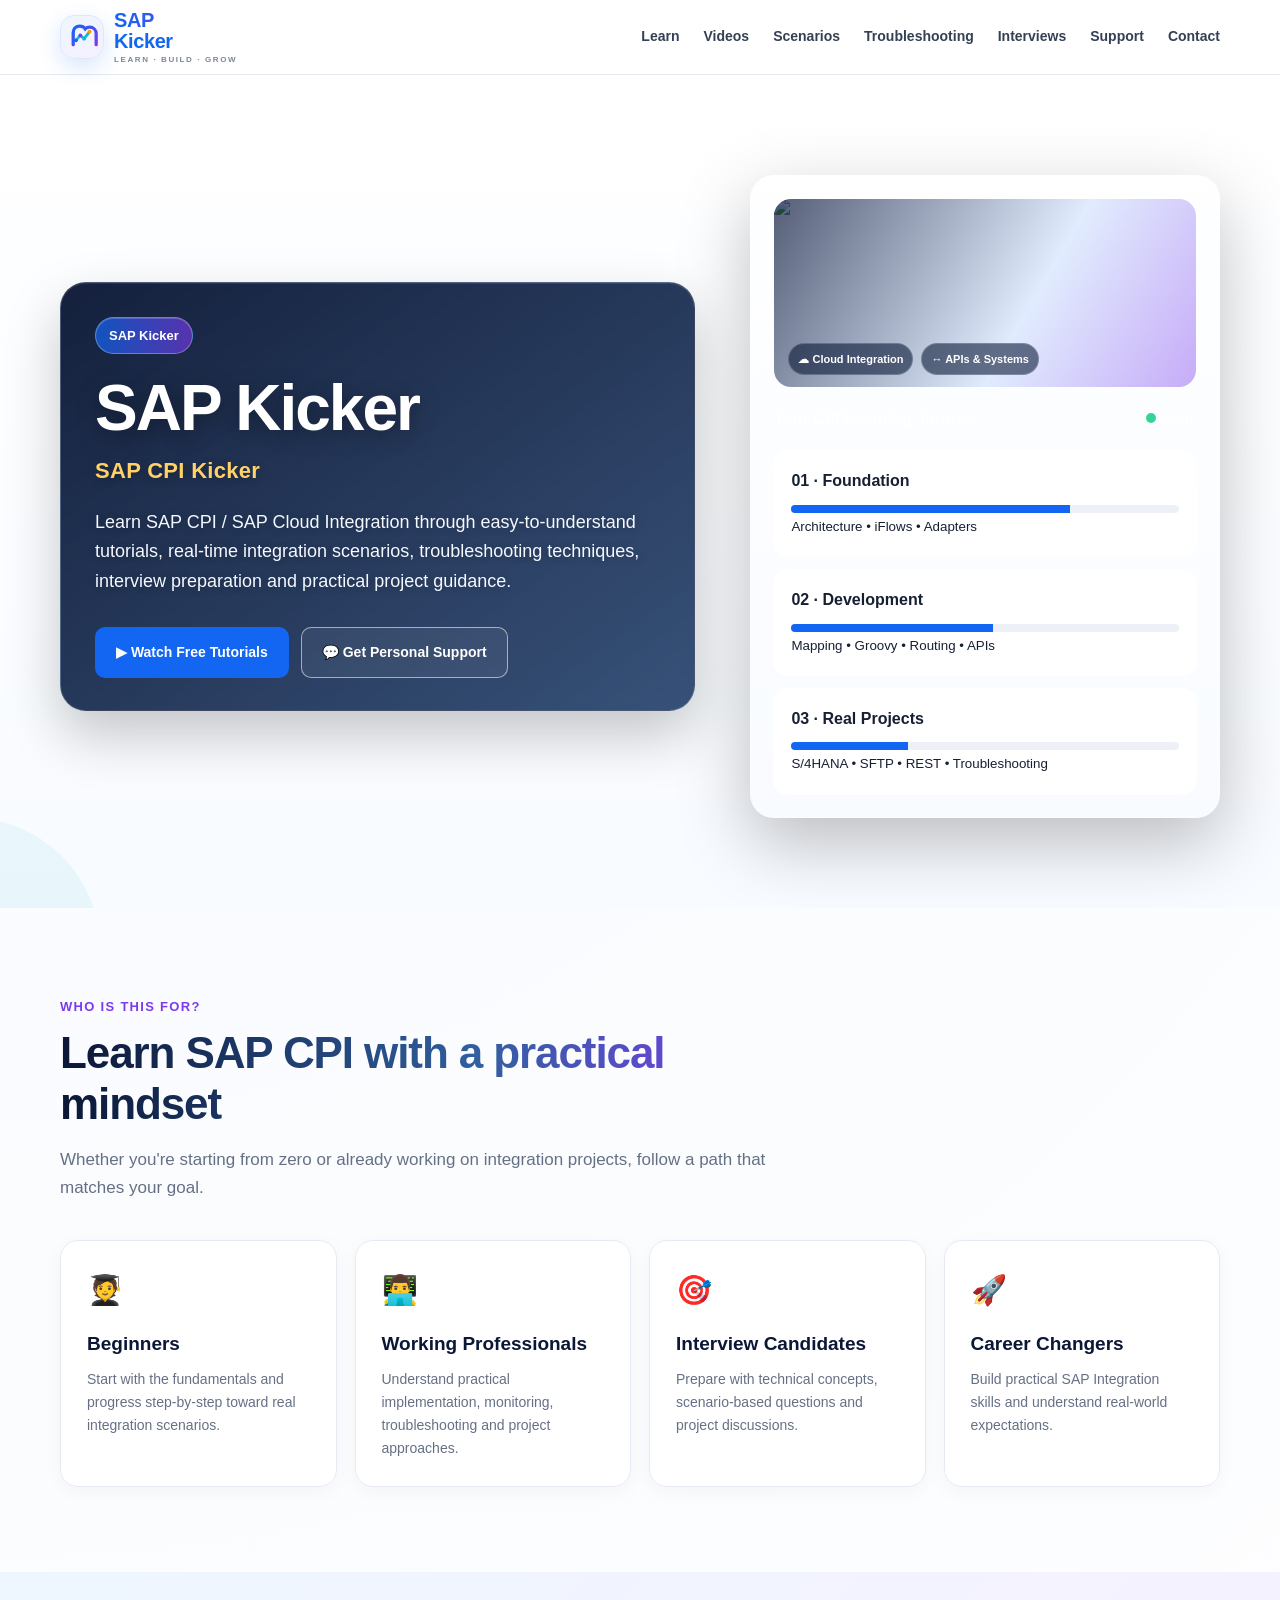
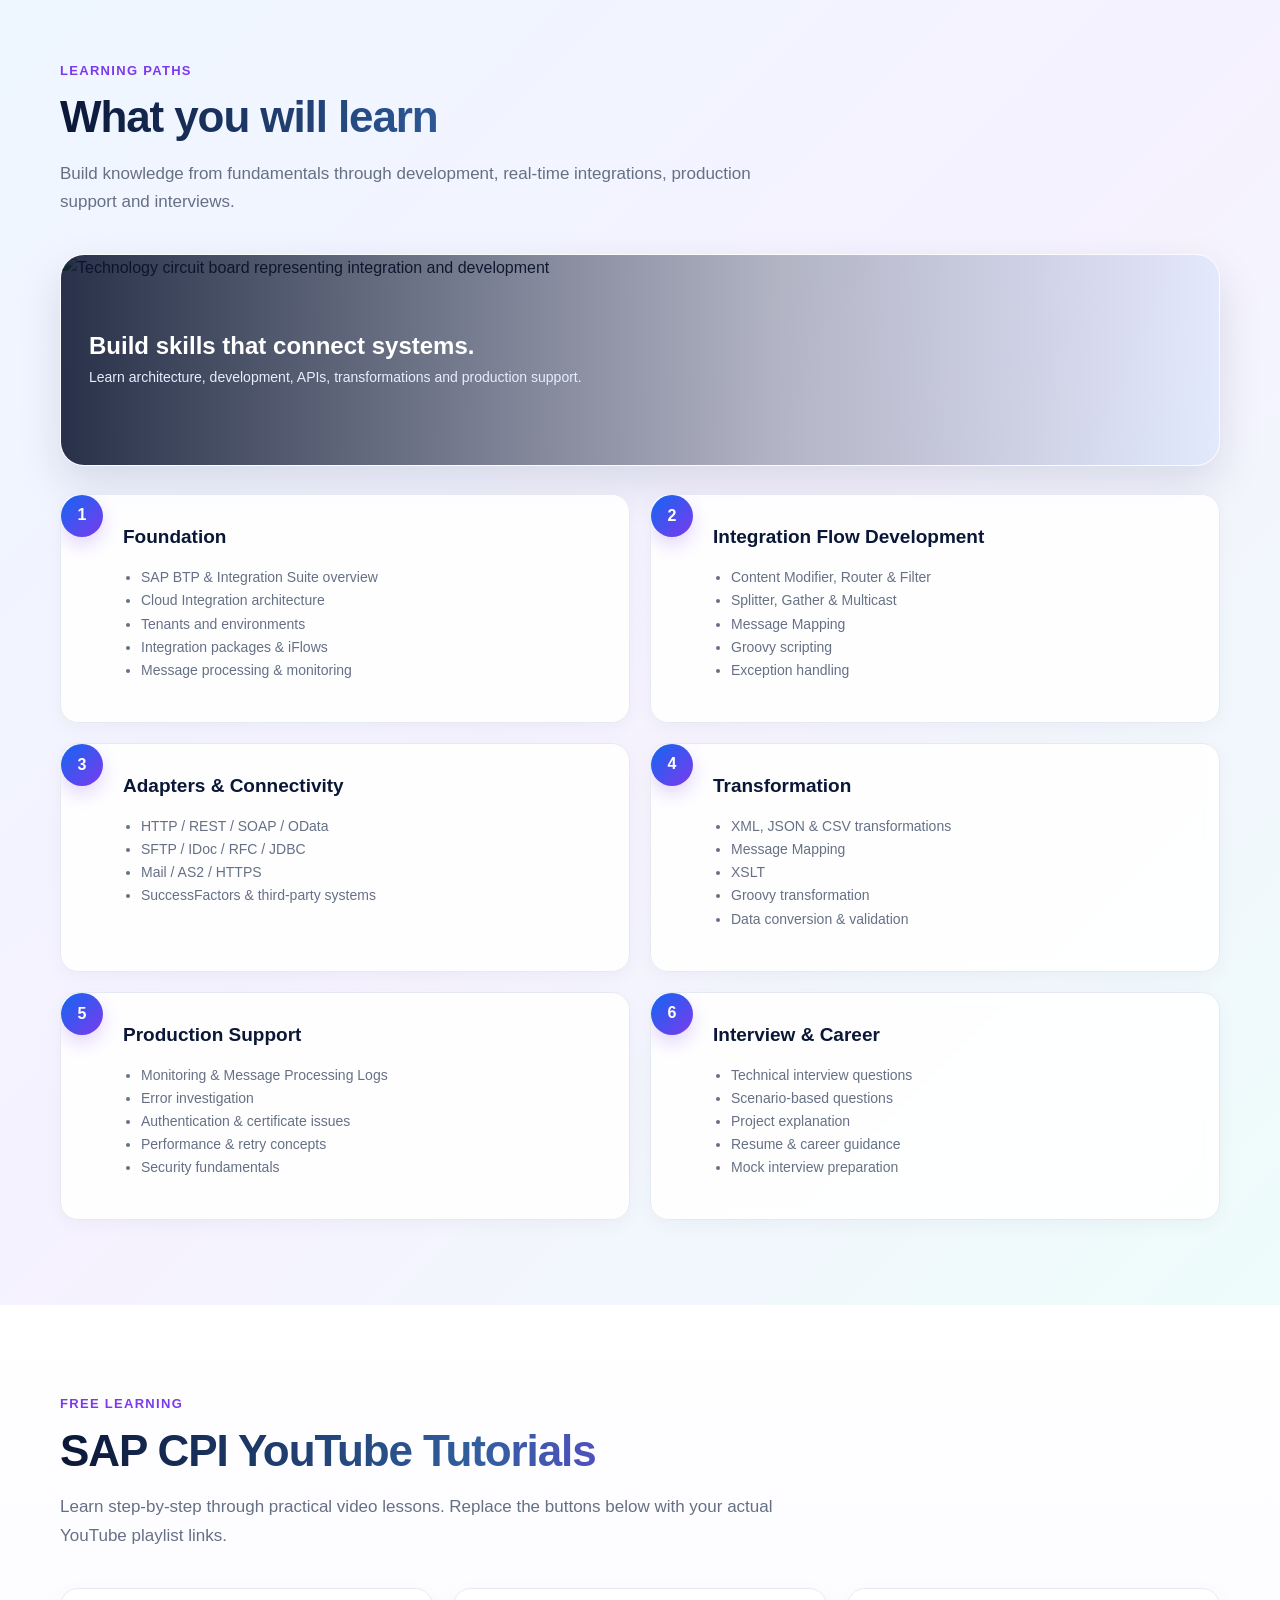
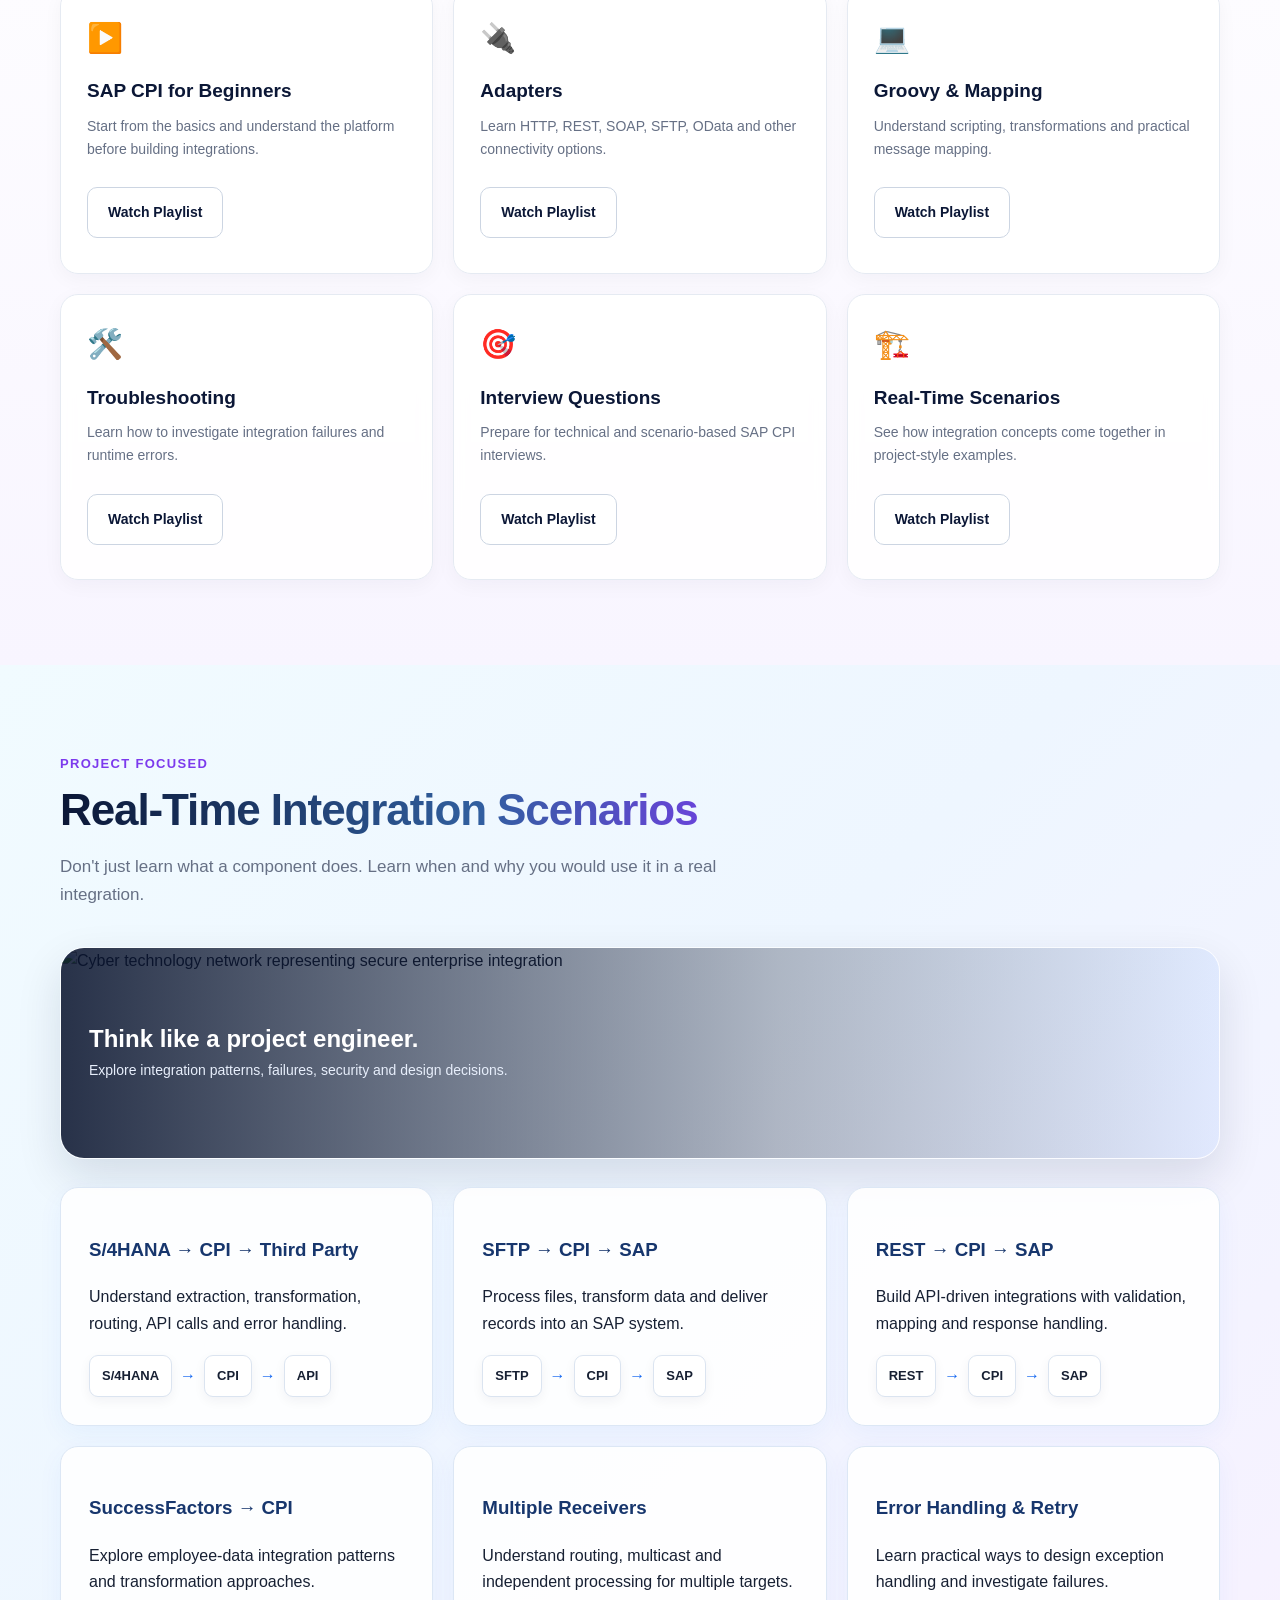
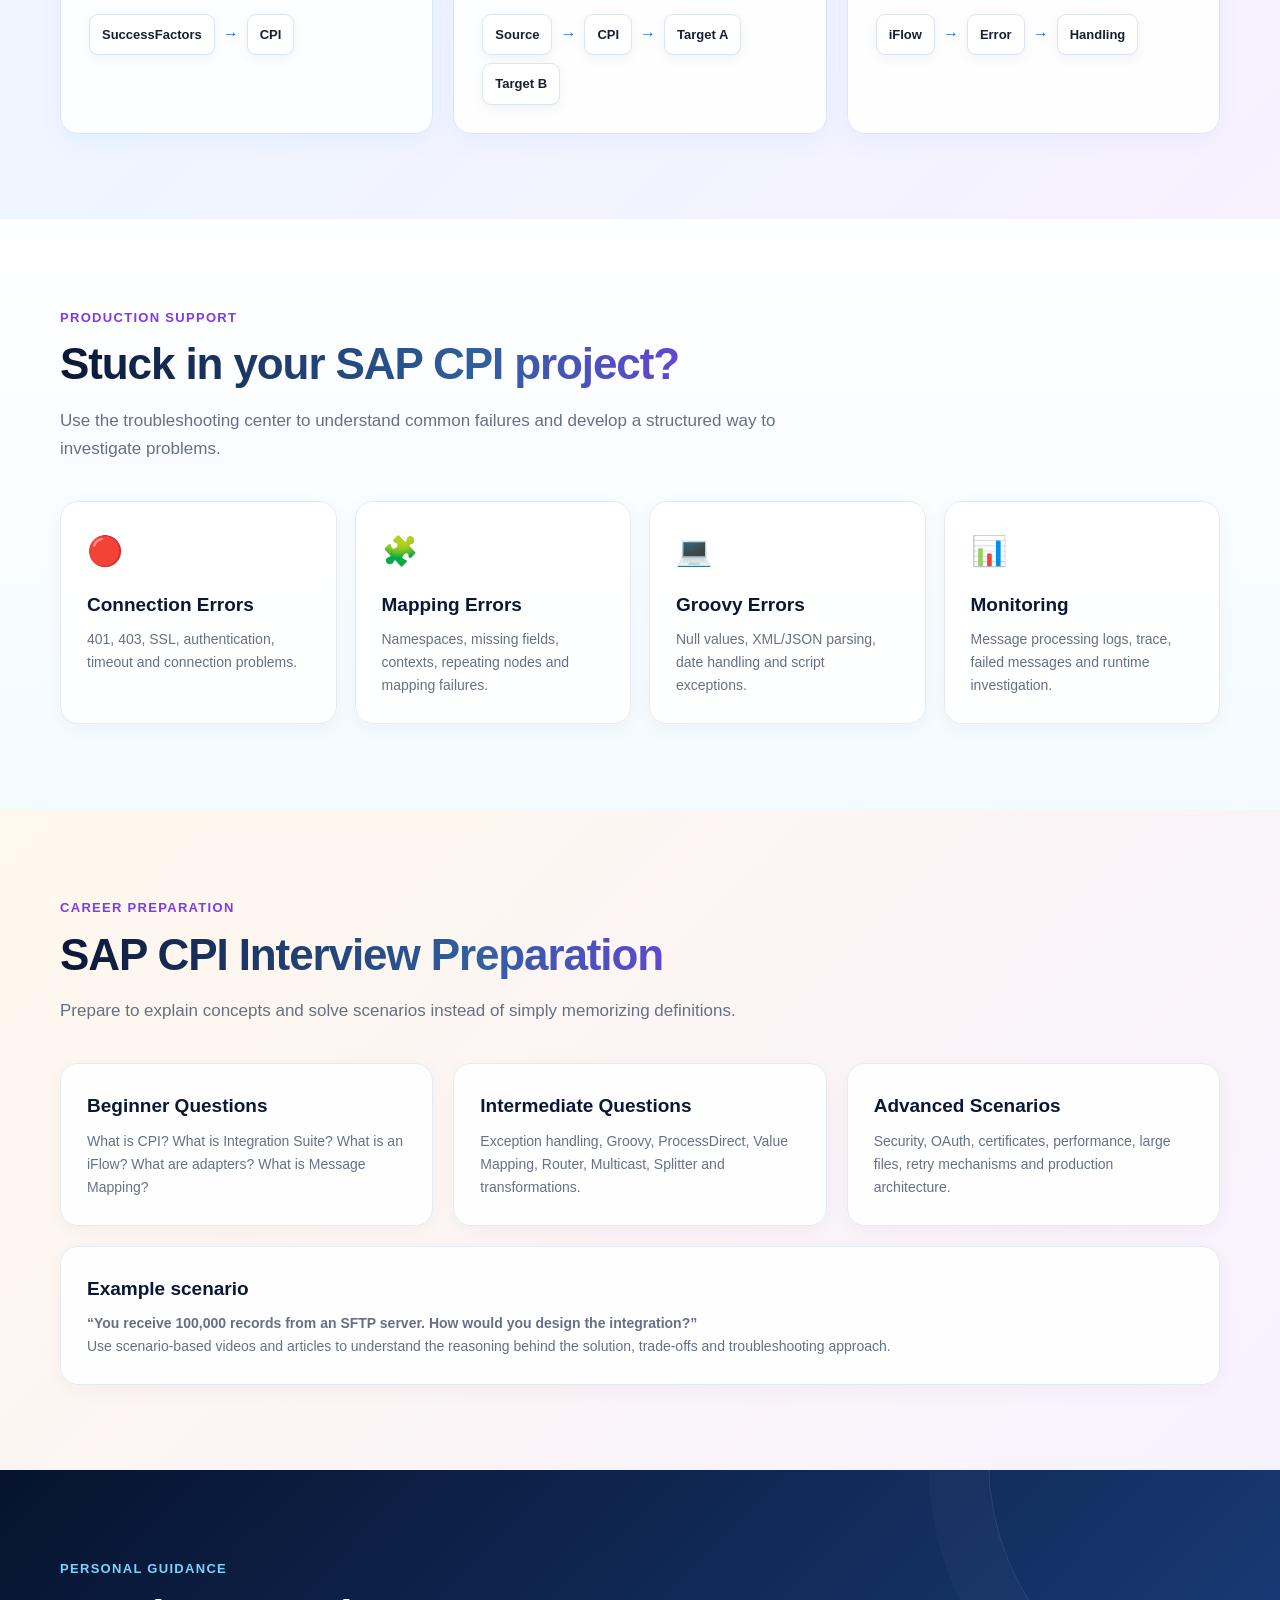
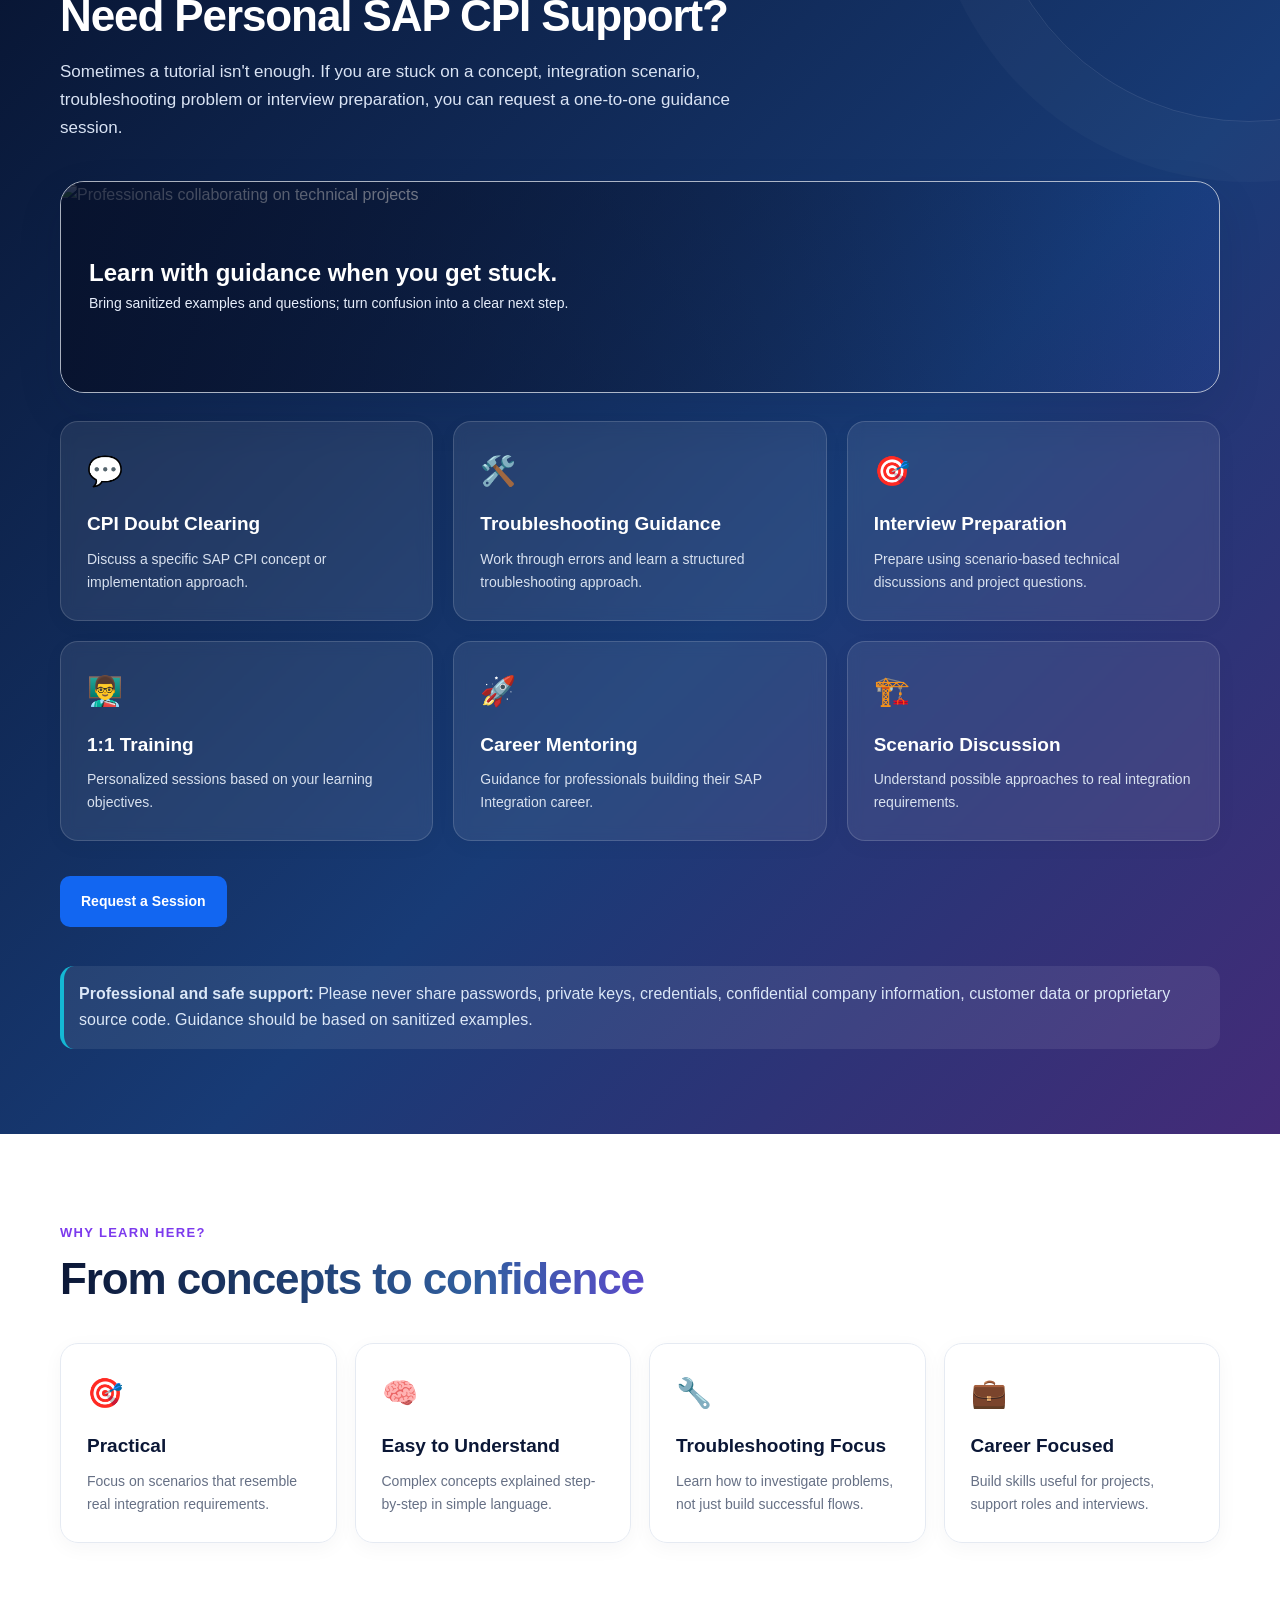
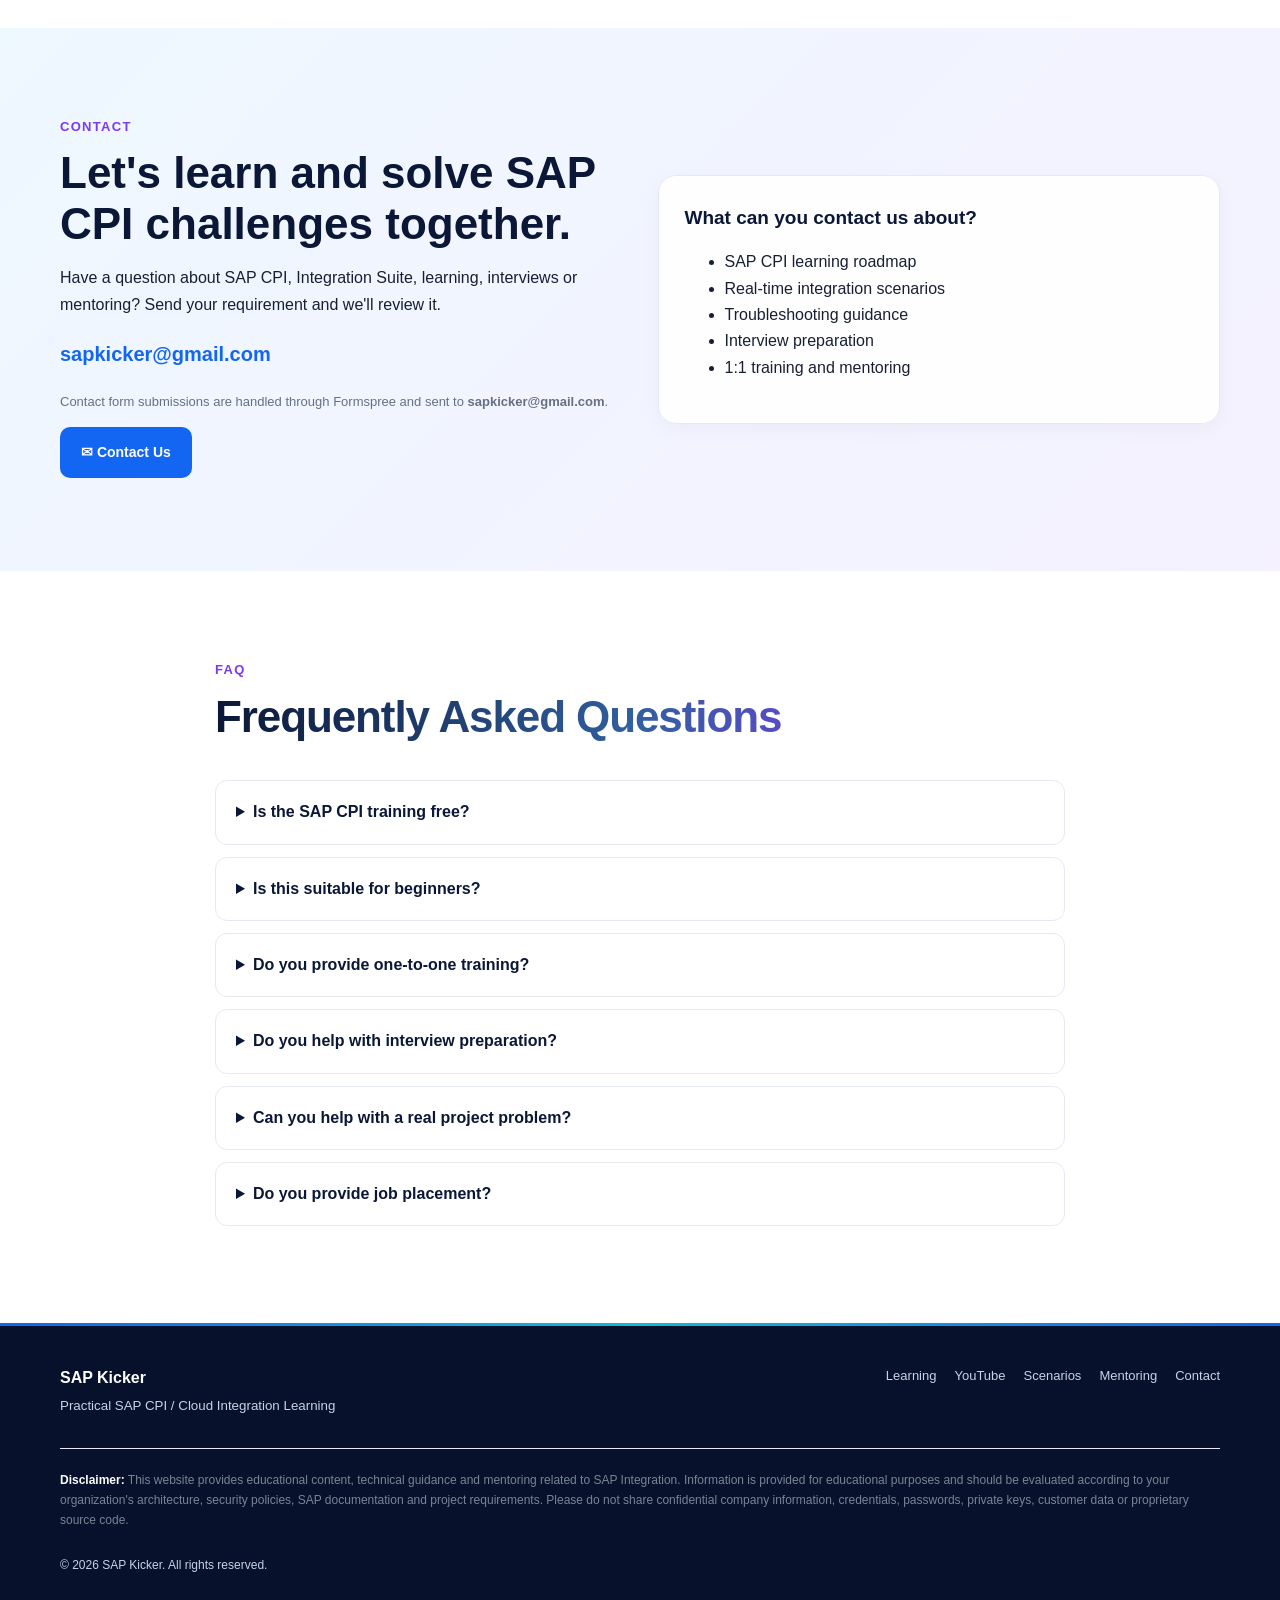
==== commit 6ee06b4a: "Add files via upload index with formspree integration" ====
--- a/index.html
+++ b/index.html
@@ -191,6 +191,8 @@
     #fff;
 }
 .logo{display:flex;align-items:center;gap:10px;letter-spacing:-.4px}
+.logo-mark{width:44px;height:44px;border-radius:14px;display:grid;place-items:center;background:linear-gradient(145deg,#eef6ff,#f5f0ff);border:1px solid #dbe8ff;box-shadow:0 8px 22px rgba(18,102,241,.16);flex:0 0 auto}
+.logo-mark svg{width:35px;height:35px;display:block}
 .logo-text{display:flex;flex-direction:column;font-size:20px;font-weight:850;line-height:1.05;color:var(--navy)}
 .logo-text b{background:linear-gradient(90deg,#1266f1,#7c3aed);-webkit-background-clip:text;background-clip:text;color:transparent}
 .logo-text small{font-size:8px;letter-spacing:1.6px;text-transform:uppercase;color:#7b879a;margin-top:4px;font-weight:800}
@@ -396,52 +398,6 @@
   .menu-btn:hover{background:#eef4ff;color:var(--blue)}
 }
 
-
-/* Final SAP Kicker header logo */
-.logo{
-  display:flex;
-  align-items:center;
-  gap:11px;
-  min-width:0;
-  letter-spacing:-.4px;
-}
-.site-logo-image{
-  display:block;
-  width:66px;
-  height:52px;
-  object-fit:contain;
-  object-position:center;
-  flex:0 0 auto;
-}
-.logo-text{
-  display:flex;
-  flex-direction:column;
-  font-size:20px;
-  font-weight:850;
-  line-height:1.05;
-  color:var(--navy);
-  white-space:nowrap;
-}
-.logo-text b{
-  background:linear-gradient(90deg,#1266f1,#7c3aed);
-  -webkit-background-clip:text;
-  background-clip:text;
-  color:transparent;
-}
-.logo-text small{
-  font-size:8px;
-  letter-spacing:1.6px;
-  text-transform:uppercase;
-  color:#7b879a;
-  margin-top:4px;
-  font-weight:800;
-}
-@media(max-width:600px){
-  .site-logo-image{width:52px;height:43px}
-  .logo-text{font-size:17px}
-  .logo-text small{font-size:6.5px;letter-spacing:1.15px}
-}
-
 </style>
 </head>
 
@@ -450,7 +406,14 @@
 <header>
   <div class="container nav">
     <a class="logo" href="#home" aria-label="SAP Kicker home">
-      <img class="site-logo-image" src="[data-uri]" alt="SAP Kicker logo">
+      <span class="logo-mark" aria-hidden="true">
+        <svg viewBox="0 0 64 64" role="img">
+          <defs><linearGradient id="logoGrad" x1="0" y1="0" x2="1" y2="1"><stop offset="0" stop-color="#1266f1"/><stop offset="1" stop-color="#7c3aed"/></linearGradient></defs>
+          <path d="M15 47V25c0-7 5-12 12-12 4 0 8 2 10 5 2-2 5-3 8-3 7 0 12 5 12 12v20" fill="none" stroke="url(#logoGrad)" stroke-width="6" stroke-linecap="round"/>
+          <path d="M20 39l8-9 7 6 10-13" fill="none" stroke="#14b8d4" stroke-width="5" stroke-linecap="round" stroke-linejoin="round"/>
+          <circle cx="20" cy="39" r="3.5" fill="#1266f1"/><circle cx="28" cy="30" r="3.5" fill="#7c3aed"/><circle cx="35" cy="36" r="3.5" fill="#14b8d4"/><circle cx="45" cy="23" r="3.5" fill="#f59e0b"/>
+        </svg>
+      </span>
       <span class="logo-text"><b>SAP</b> Kicker<small>Learn · Build · Grow</small></span>
     </a>
     <button class="menu-btn" onclick="toggleMenu()" aria-label="Open navigation menu">☰</button>
@@ -723,7 +686,7 @@
     </div>
 
     <div style="margin-top:35px">
-      <a class="btn btn-primary" href="mailto:sapkicker@gmail.com?subject=SAP%20CPI%20Support%20Request">Request a Session</a>
+      <a class="btn btn-primary" href="contact.html">Request a Session</a>
     </div>
 
     <div class="price-note">
@@ -754,7 +717,8 @@
       <h2>Let's learn and solve SAP CPI challenges together.</h2>
       <p>Have a question about SAP CPI, Integration Suite, learning, interviews or mentoring? Send your requirement and we'll review it.</p>
       <p class="email">sapkicker@gmail.com</p>
-      <a class="btn btn-primary" href="mailto:sapkicker@gmail.com?subject=SAP%20CPI%20Training%20Enquiry">✉ Contact Us</a>
+      <p style="color:#667085;font-size:13px;margin:8px 0 14px">Contact form submissions are handled through Formspree and sent to <strong>sapkicker@gmail.com</strong>.</p>
+      <a class="btn btn-primary" href="contact.html">✉ Contact Us</a>
     </div>
 
     <div class="card">
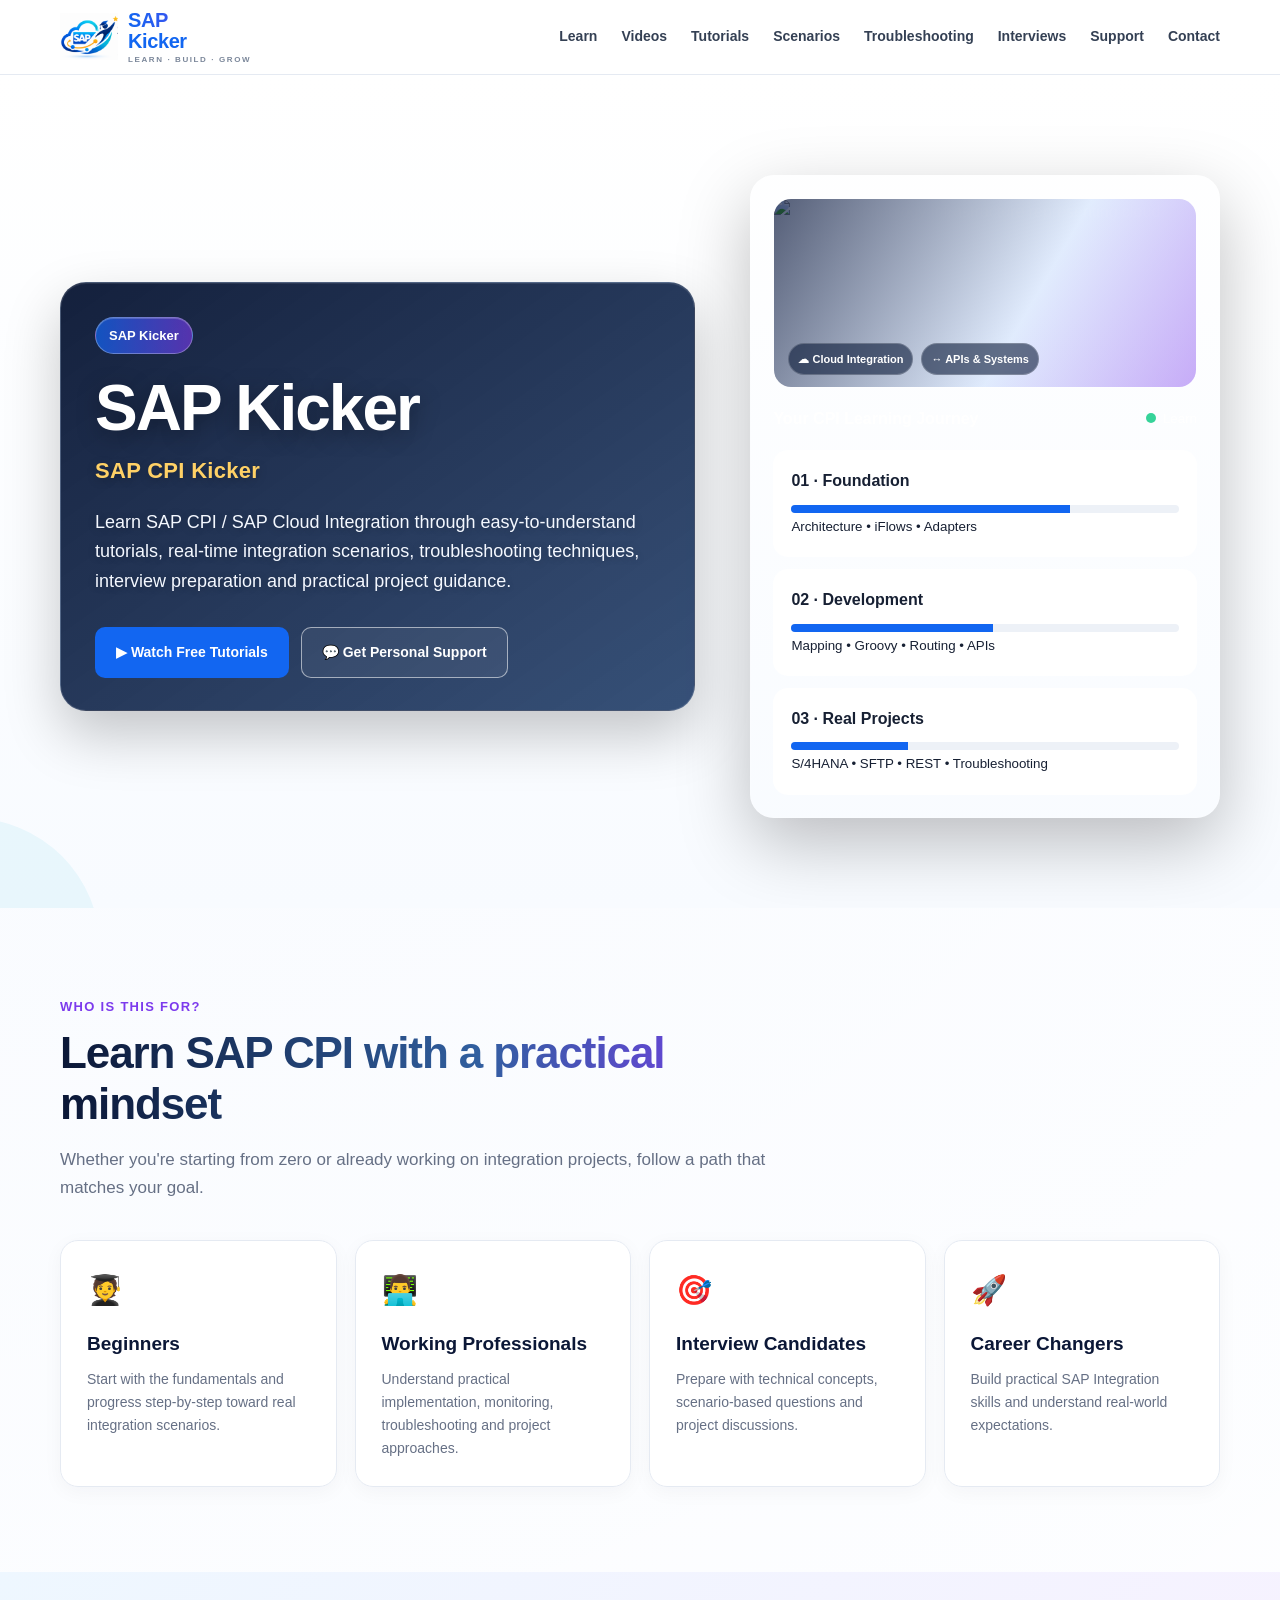
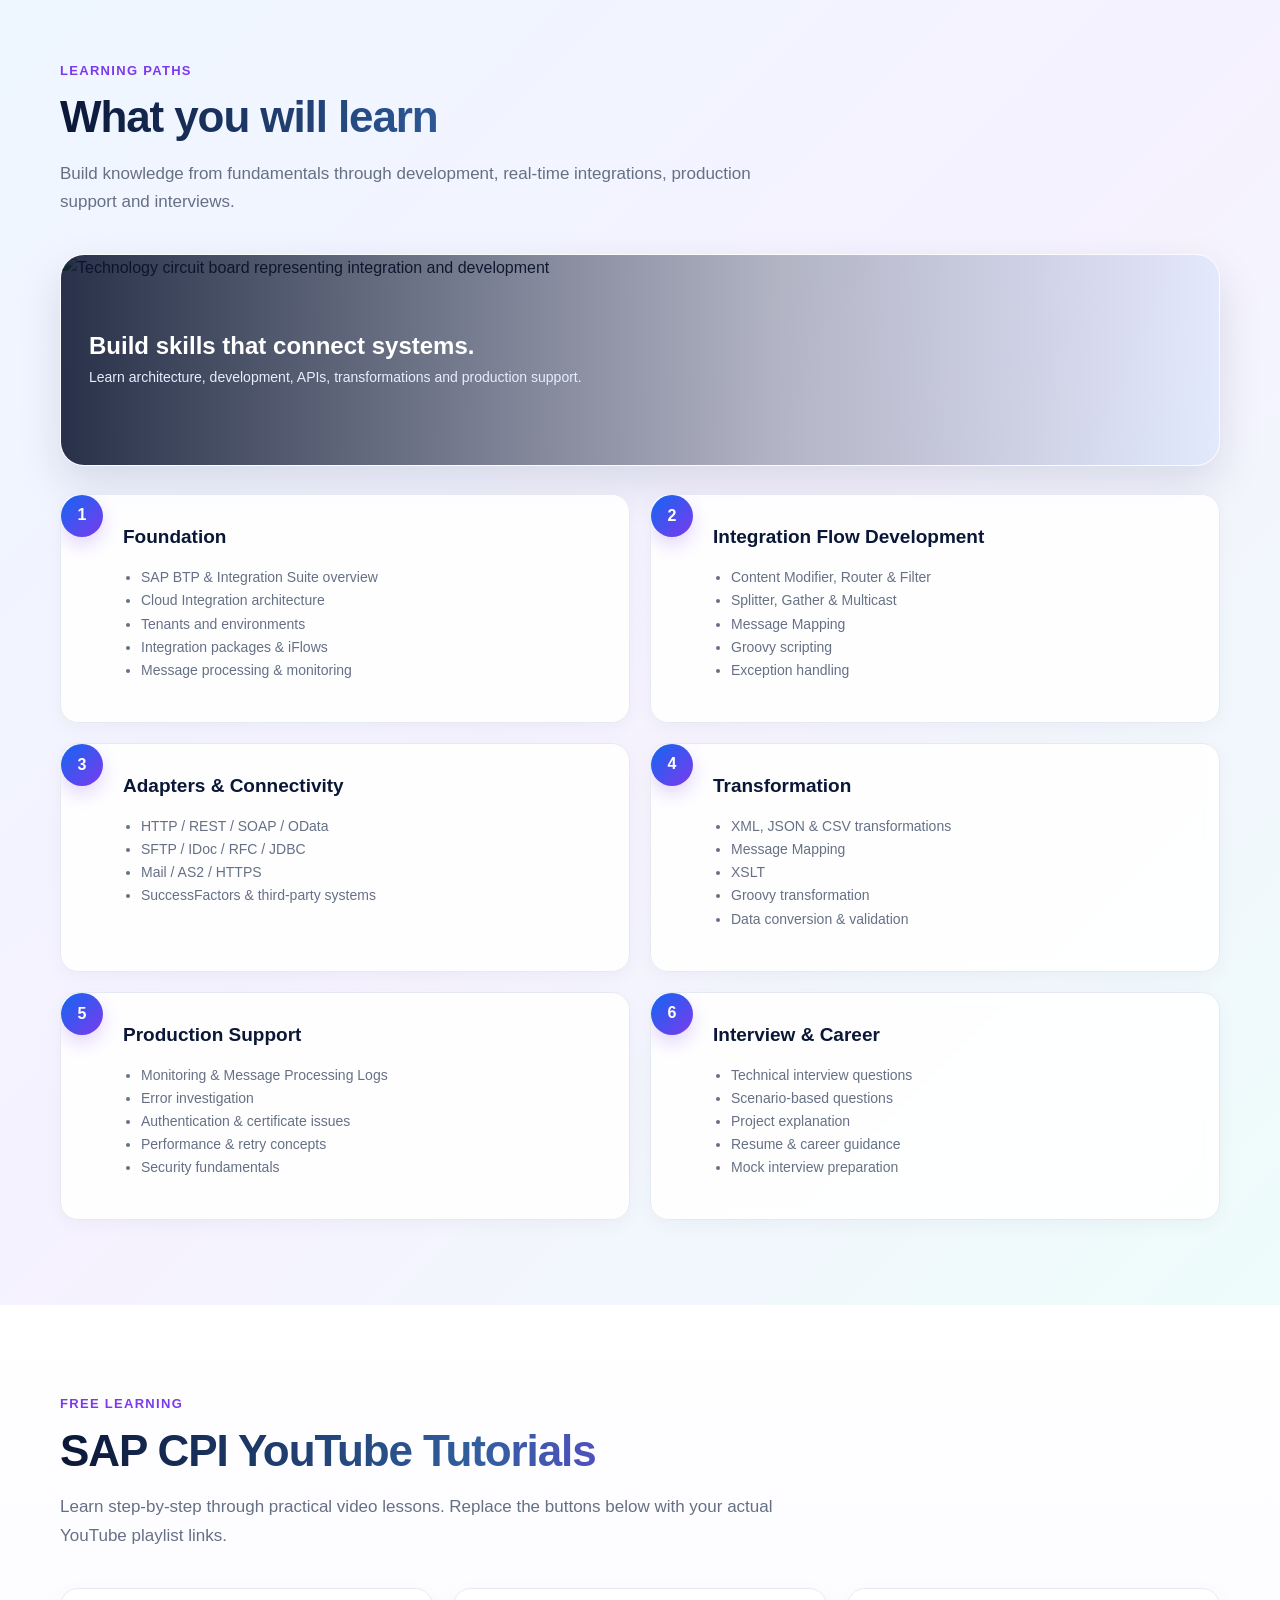
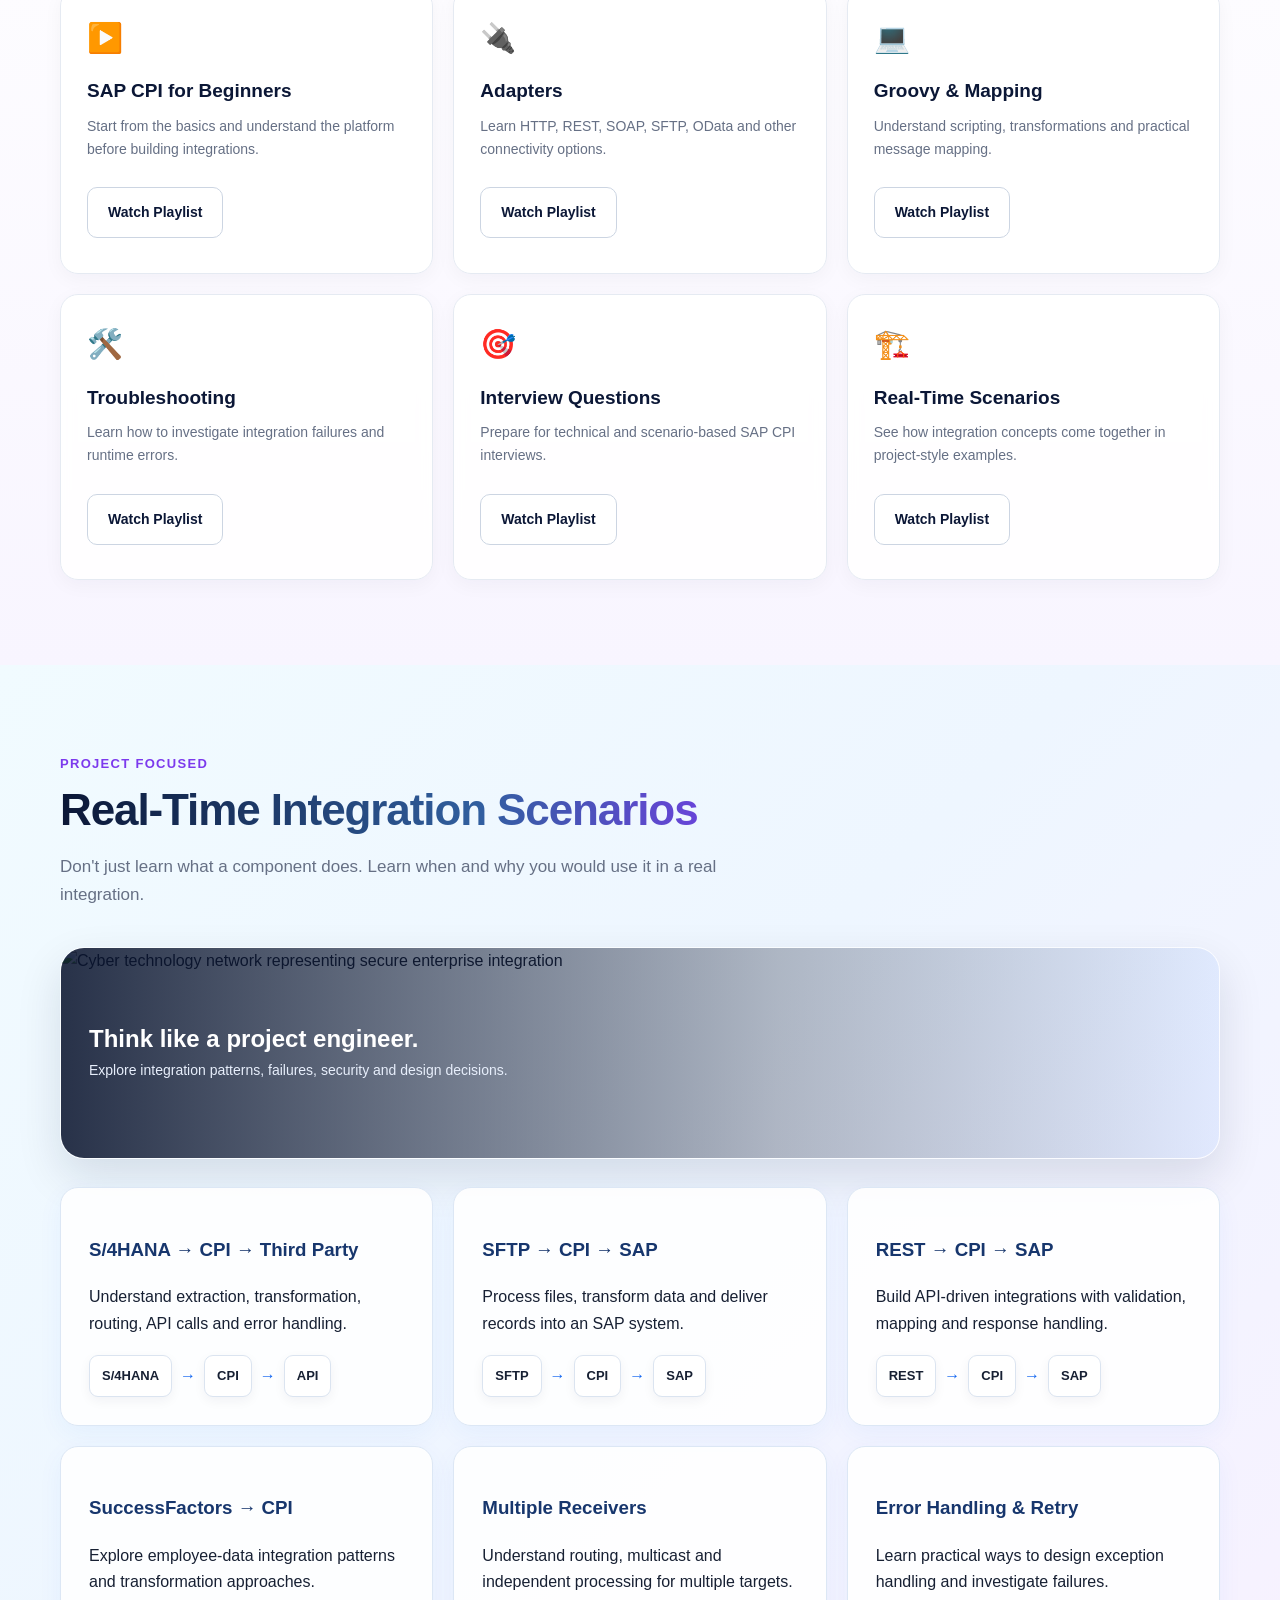
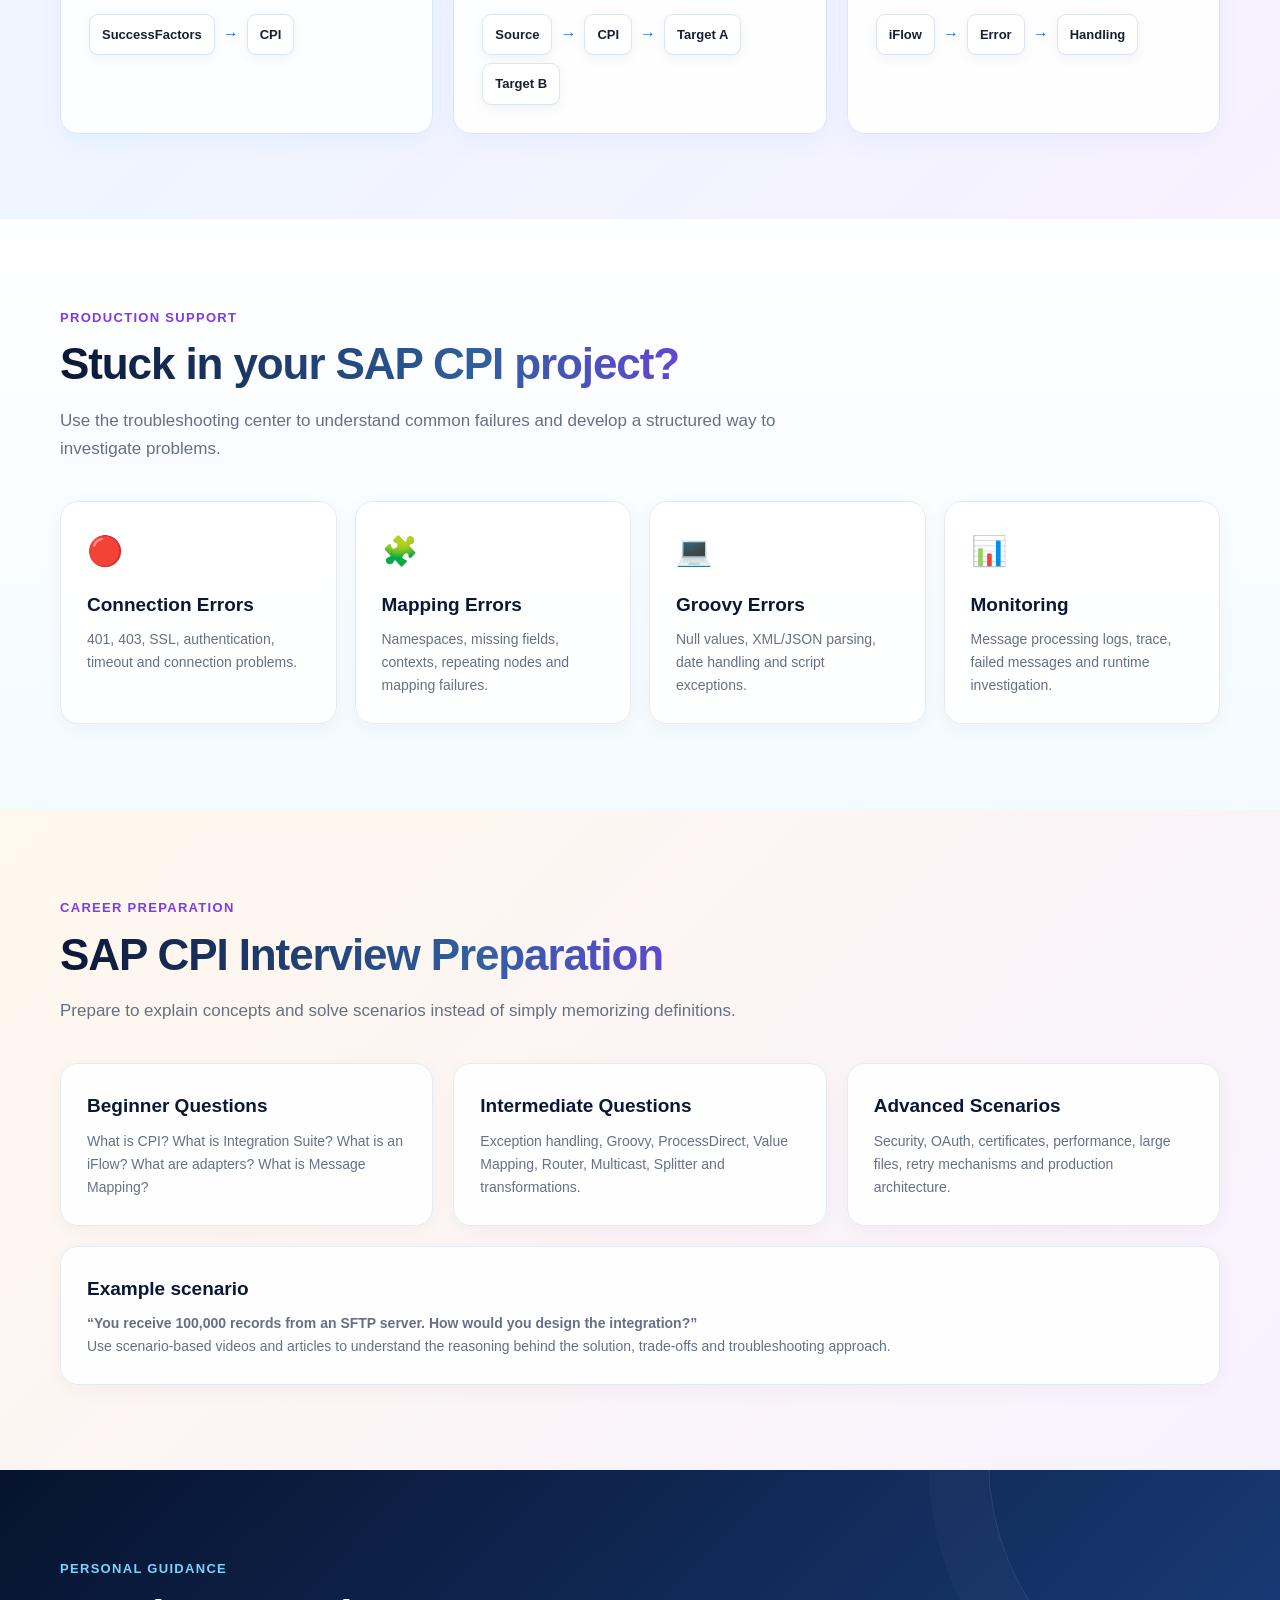
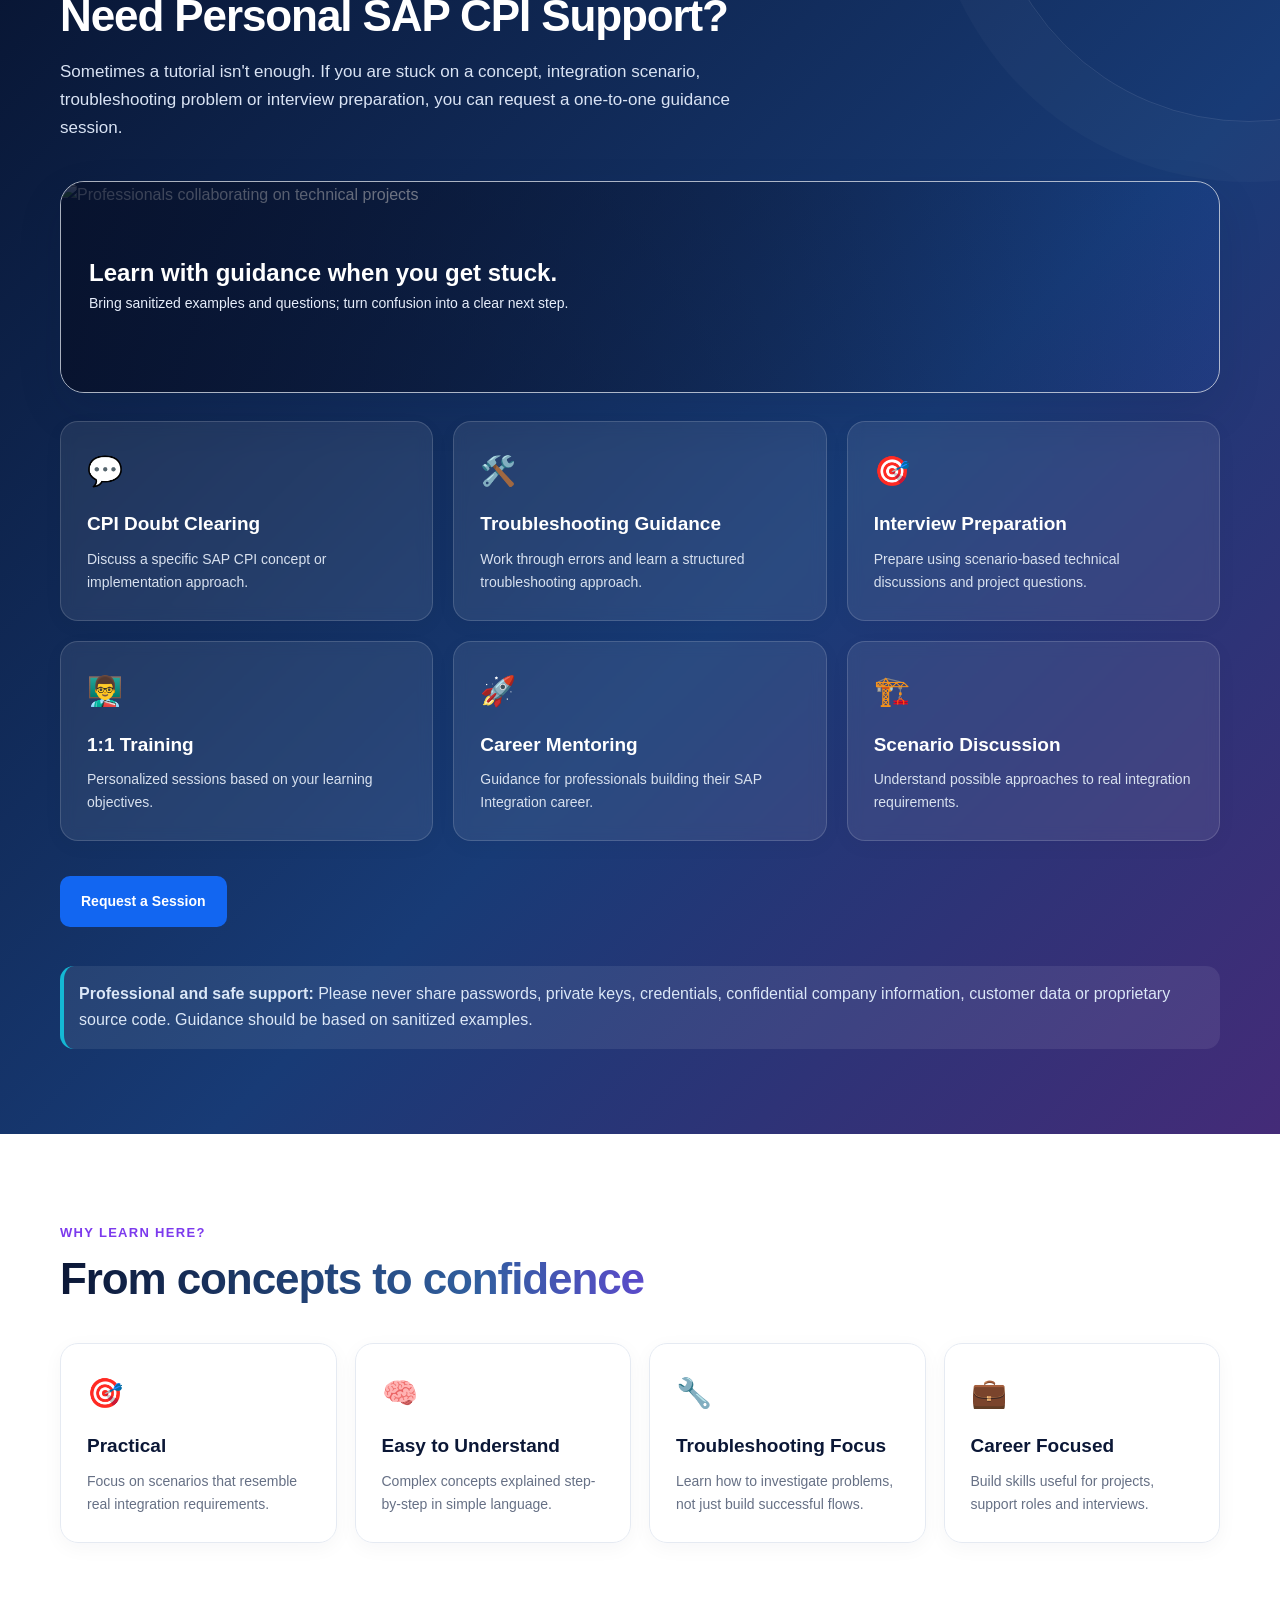
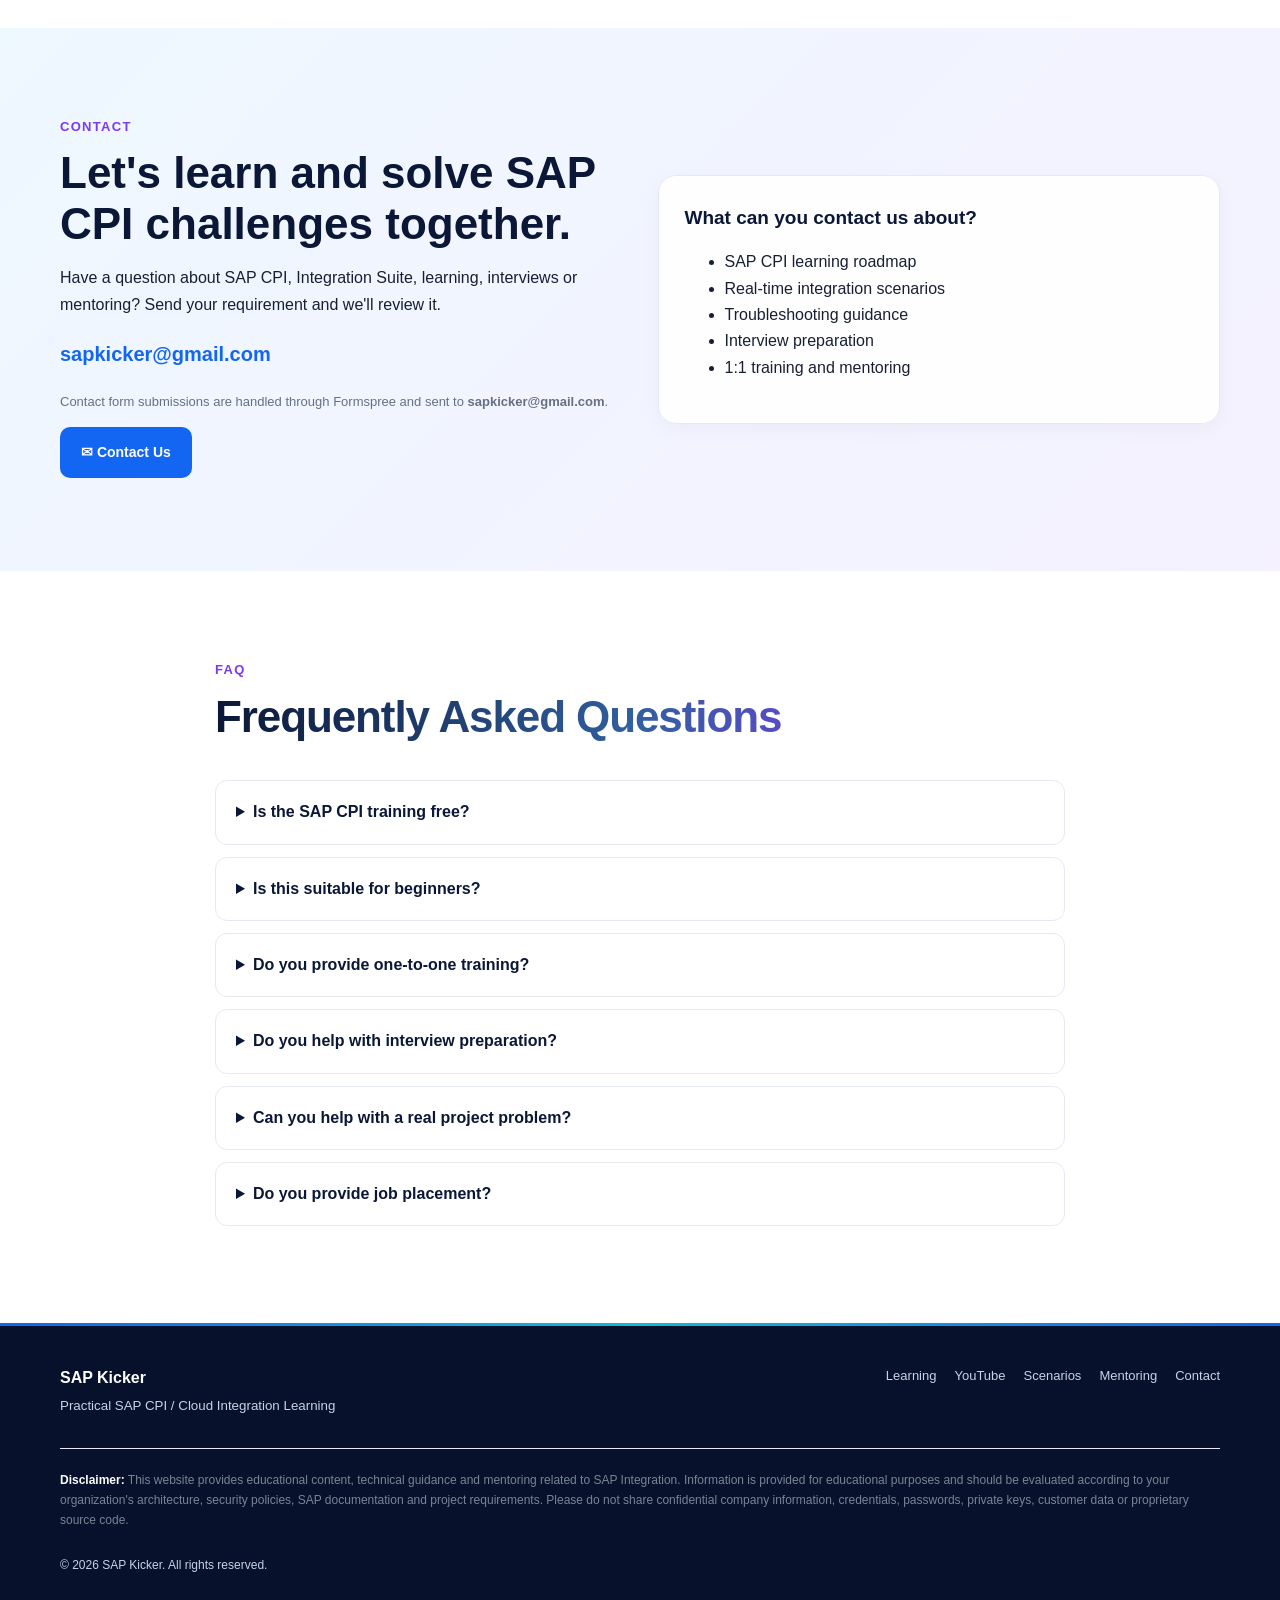
==== commit 35a39ee7: "Add files via upload tutorial header page" ====
--- a/index.html
+++ b/index.html
@@ -191,8 +191,7 @@
     #fff;
 }
 .logo{display:flex;align-items:center;gap:10px;letter-spacing:-.4px}
-.logo-mark{width:44px;height:44px;border-radius:14px;display:grid;place-items:center;background:linear-gradient(145deg,#eef6ff,#f5f0ff);border:1px solid #dbe8ff;box-shadow:0 8px 22px rgba(18,102,241,.16);flex:0 0 auto}
-.logo-mark svg{width:35px;height:35px;display:block}
+.brand-logo{width:58px;height:48px;object-fit:contain;display:block;flex:0 0 auto}
 .logo-text{display:flex;flex-direction:column;font-size:20px;font-weight:850;line-height:1.05;color:var(--navy)}
 .logo-text b{background:linear-gradient(90deg,#1266f1,#7c3aed);-webkit-background-clip:text;background-clip:text;color:transparent}
 .logo-text small{font-size:8px;letter-spacing:1.6px;text-transform:uppercase;color:#7b879a;margin-top:4px;font-weight:800}
@@ -278,8 +277,7 @@
   background:linear-gradient(90deg,#1266f1,#14b8d4,#1266f1);
 }
 @media(max-width:600px){
-  .logo{font-size:17px}
-  .logo::before{width:30px;height:30px}
+  .brand-logo{width:52px;height:44px}
 }
 
 
@@ -326,7 +324,7 @@
 .support-visual{margin-top:5px}
 .price-note{border-radius:14px;background:rgba(255,255,255,.08);padding:15px;color:#dbe7f7}
 @media(max-width:900px){.nav{height:70px}.hero-image-wrap{height:220px}.section-image-banner img,.scenario-feature img,.support-visual img{height:230px}}
-@media(max-width:600px){.logo-mark{width:38px;height:38px;border-radius:12px}.logo-mark svg{width:30px;height:30px}.logo-text{font-size:17px}.logo-text small{font-size:6.5px;letter-spacing:1.2px}.hero-image-wrap{height:180px}.section-image-banner,.scenario-feature,.support-visual{min-height:210px;border-radius:18px}.section-image-banner img,.scenario-feature img,.support-visual img{height:210px}.section-image-banner>div,.scenario-feature>div,.support-visual>div{left:20px;right:20px}.section-image-banner strong,.scenario-feature strong,.support-visual strong{font-size:19px}.section-image-banner span,.scenario-feature span,.support-visual span{font-size:12px}.image-overlay{left:10px;right:10px}.image-overlay span{font-size:9px}}
+@media(max-width:600px){.brand-logo{width:50px;height:42px}.logo-text{font-size:17px}.logo-text small{font-size:6.5px;letter-spacing:1.2px}.hero-image-wrap{height:180px}.section-image-banner,.scenario-feature,.support-visual{min-height:210px;border-radius:18px}.section-image-banner img,.scenario-feature img,.support-visual img{height:210px}.section-image-banner>div,.scenario-feature>div,.support-visual>div{left:20px;right:20px}.section-image-banner strong,.scenario-feature strong,.support-visual strong{font-size:19px}.section-image-banner span,.scenario-feature span,.support-visual span{font-size:12px}.image-overlay{left:10px;right:10px}.image-overlay span{font-size:9px}}
 
 
 /* Final accessibility + contrast review for the opening hero */
@@ -406,20 +404,14 @@
 <header>
   <div class="container nav">
     <a class="logo" href="#home" aria-label="SAP Kicker home">
-      <span class="logo-mark" aria-hidden="true">
-        <svg viewBox="0 0 64 64" role="img">
-          <defs><linearGradient id="logoGrad" x1="0" y1="0" x2="1" y2="1"><stop offset="0" stop-color="#1266f1"/><stop offset="1" stop-color="#7c3aed"/></linearGradient></defs>
-          <path d="M15 47V25c0-7 5-12 12-12 4 0 8 2 10 5 2-2 5-3 8-3 7 0 12 5 12 12v20" fill="none" stroke="url(#logoGrad)" stroke-width="6" stroke-linecap="round"/>
-          <path d="M20 39l8-9 7 6 10-13" fill="none" stroke="#14b8d4" stroke-width="5" stroke-linecap="round" stroke-linejoin="round"/>
-          <circle cx="20" cy="39" r="3.5" fill="#1266f1"/><circle cx="28" cy="30" r="3.5" fill="#7c3aed"/><circle cx="35" cy="36" r="3.5" fill="#14b8d4"/><circle cx="45" cy="23" r="3.5" fill="#f59e0b"/>
-        </svg>
-      </span>
+      <img class="brand-logo" src="[data-uri]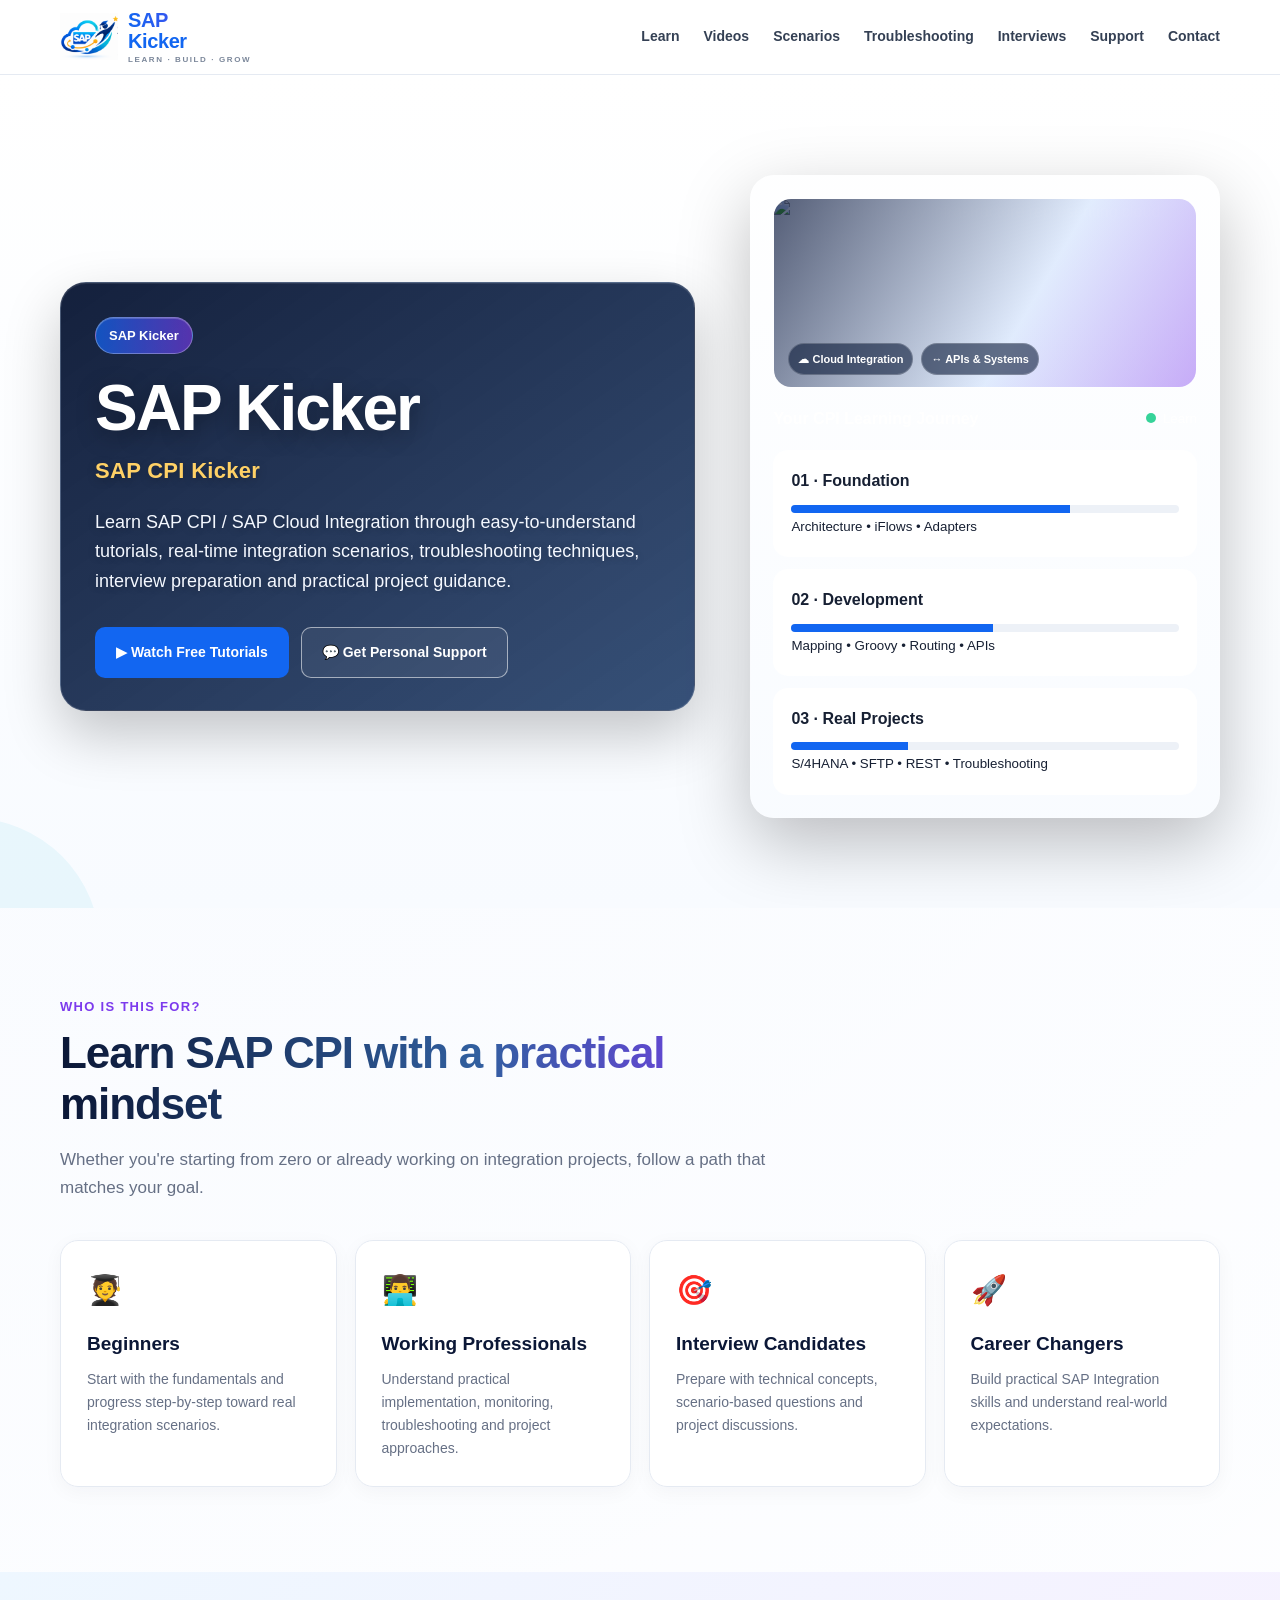
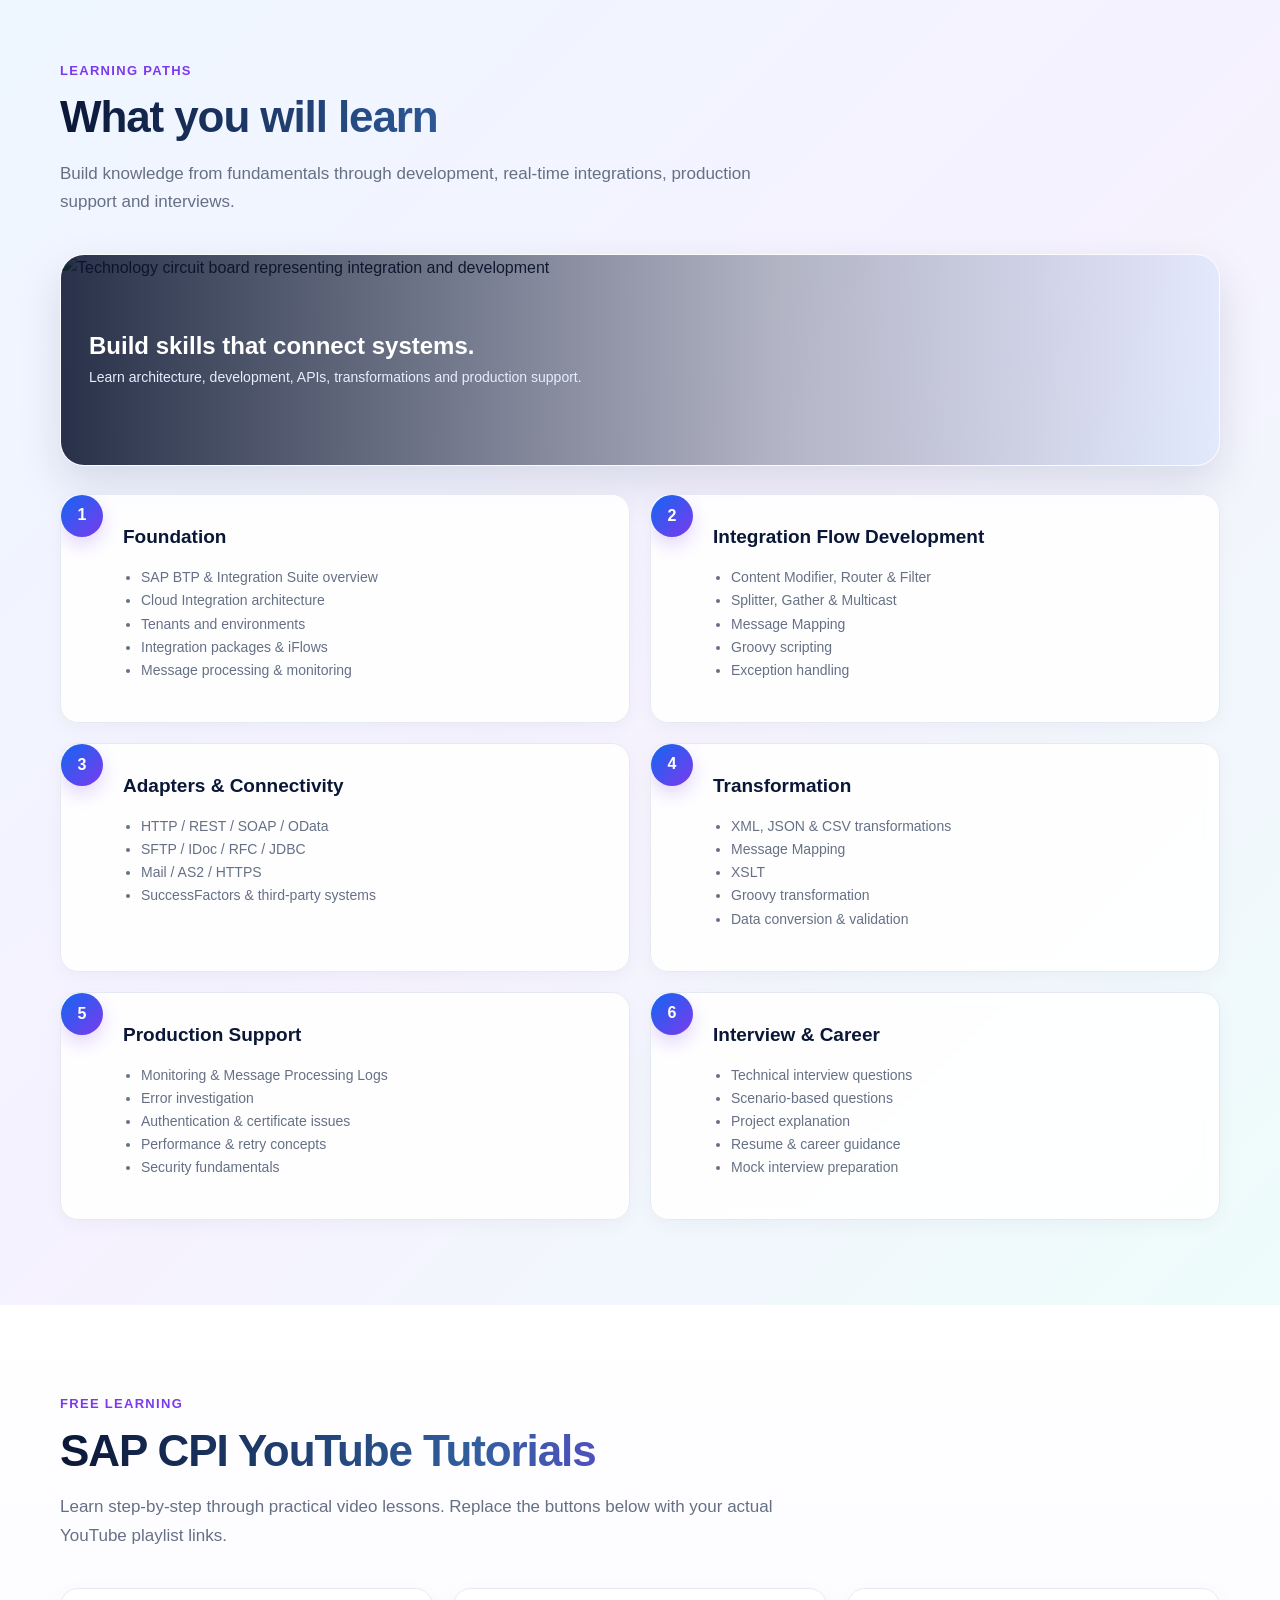
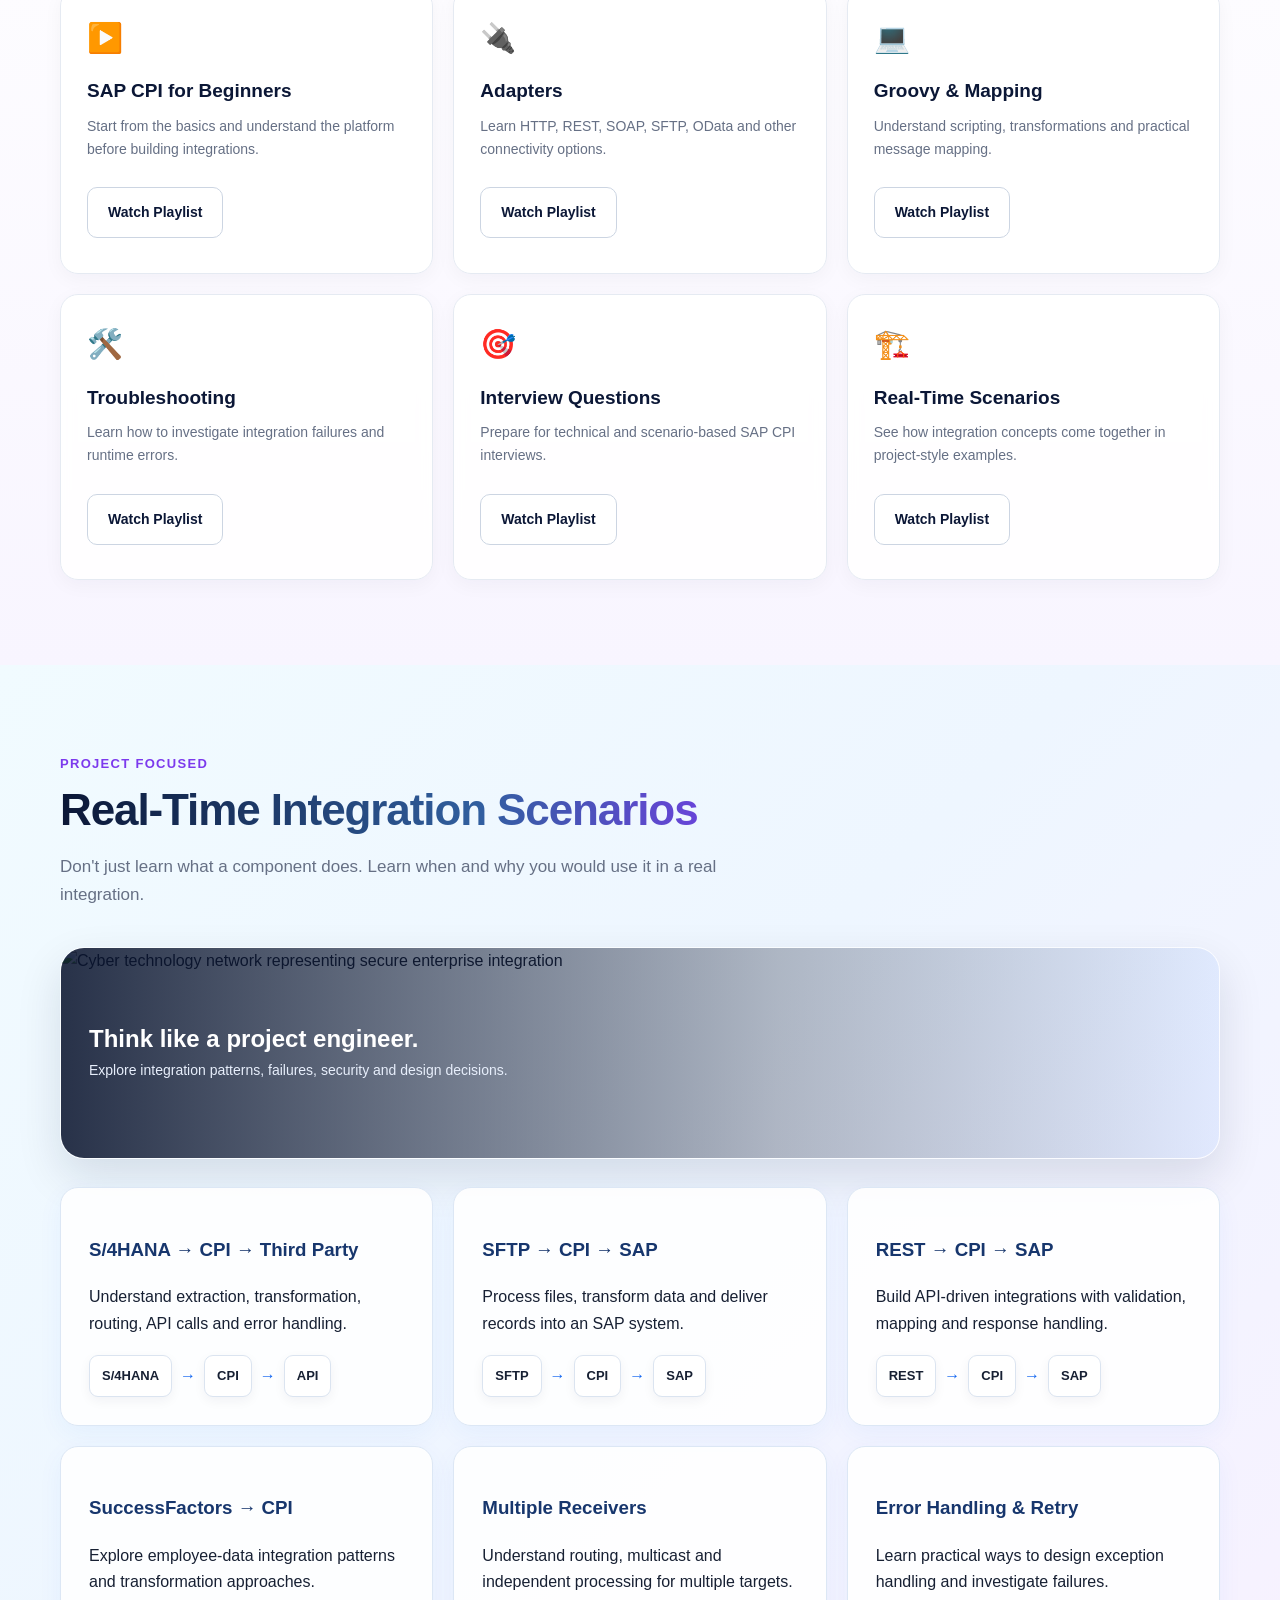
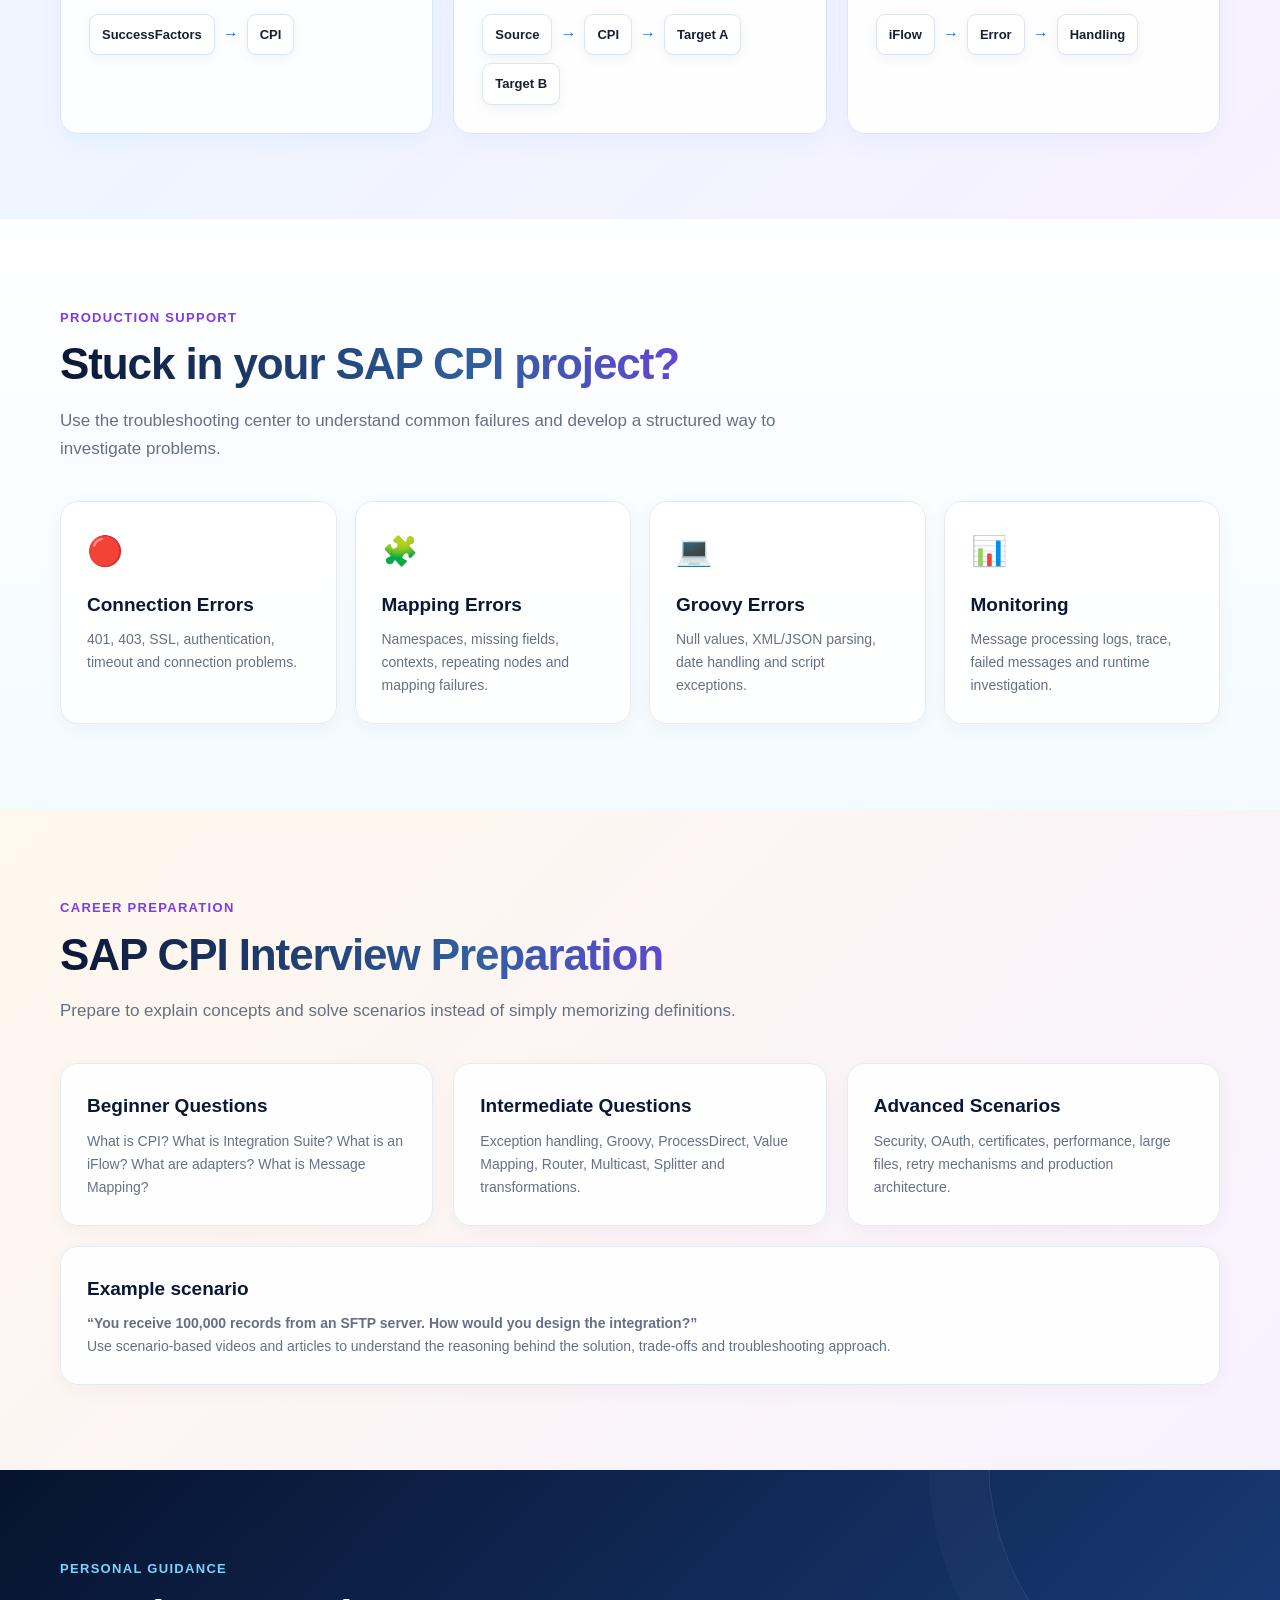
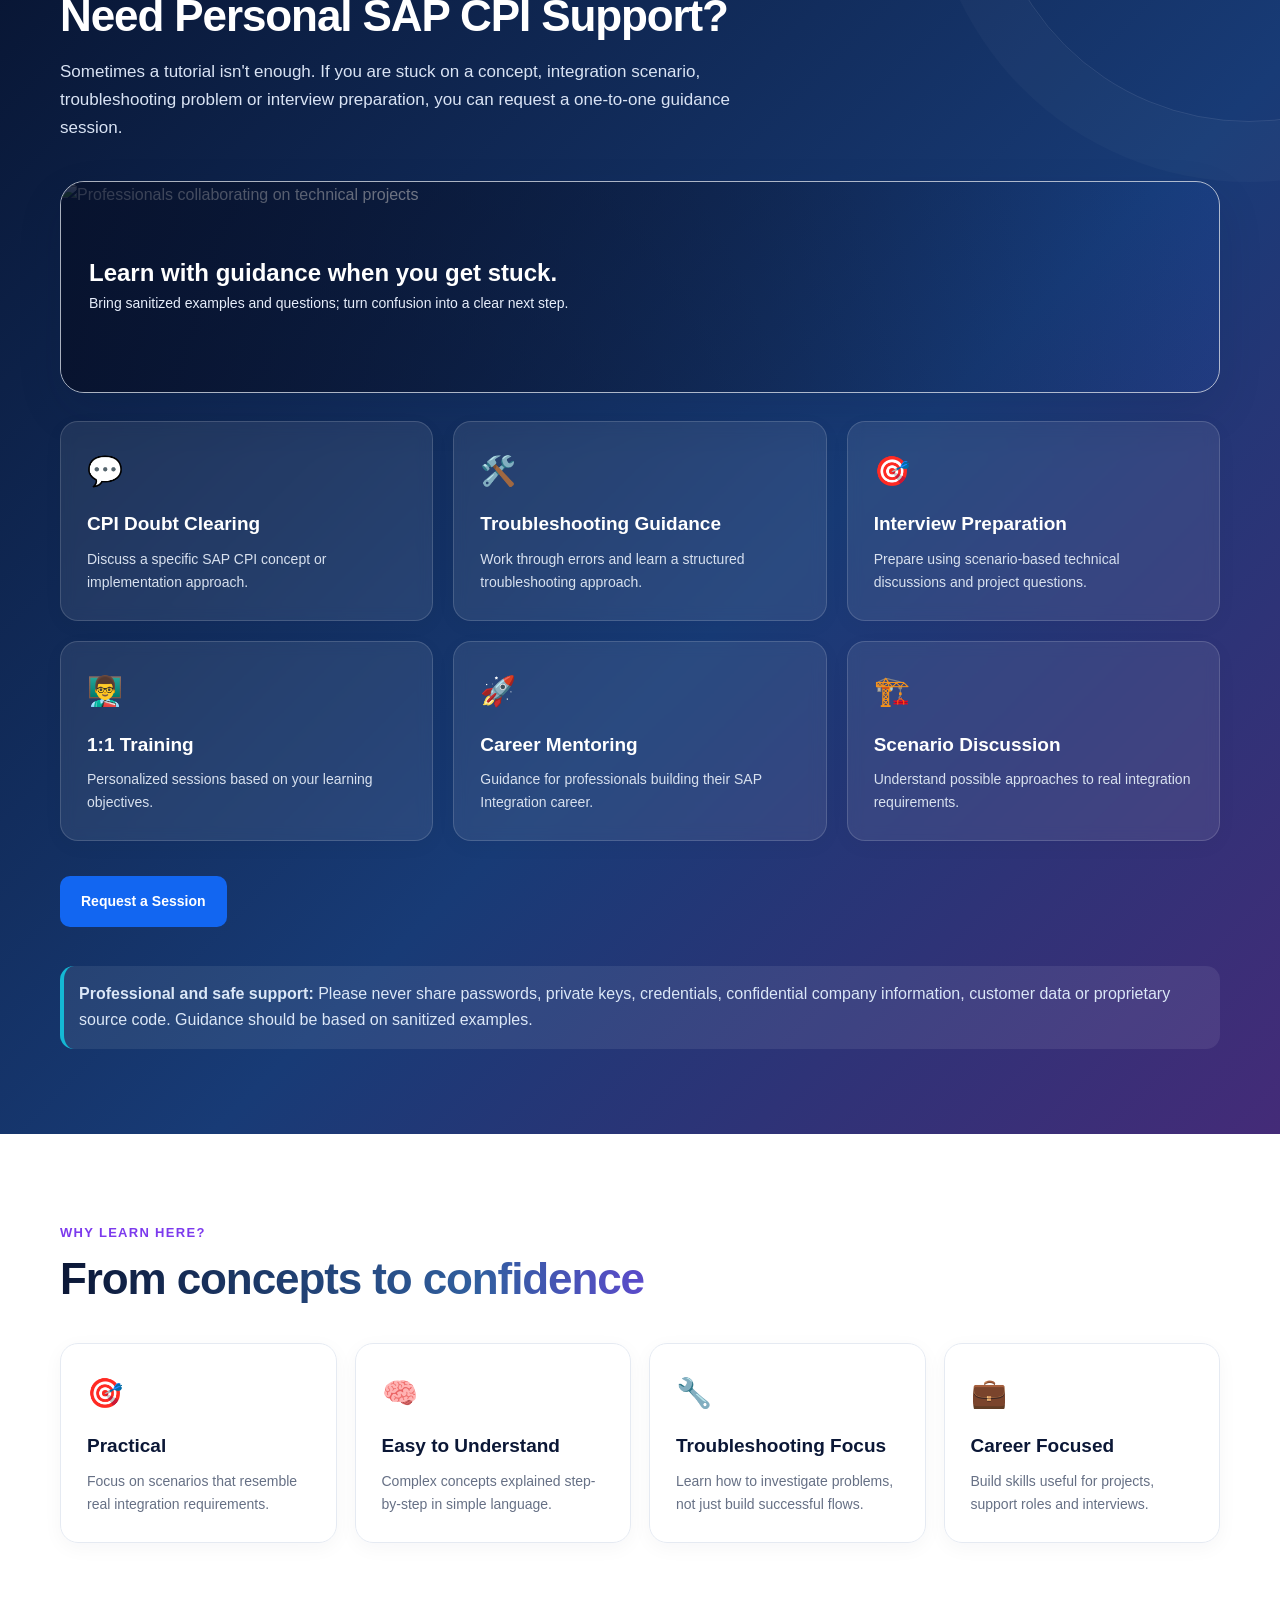
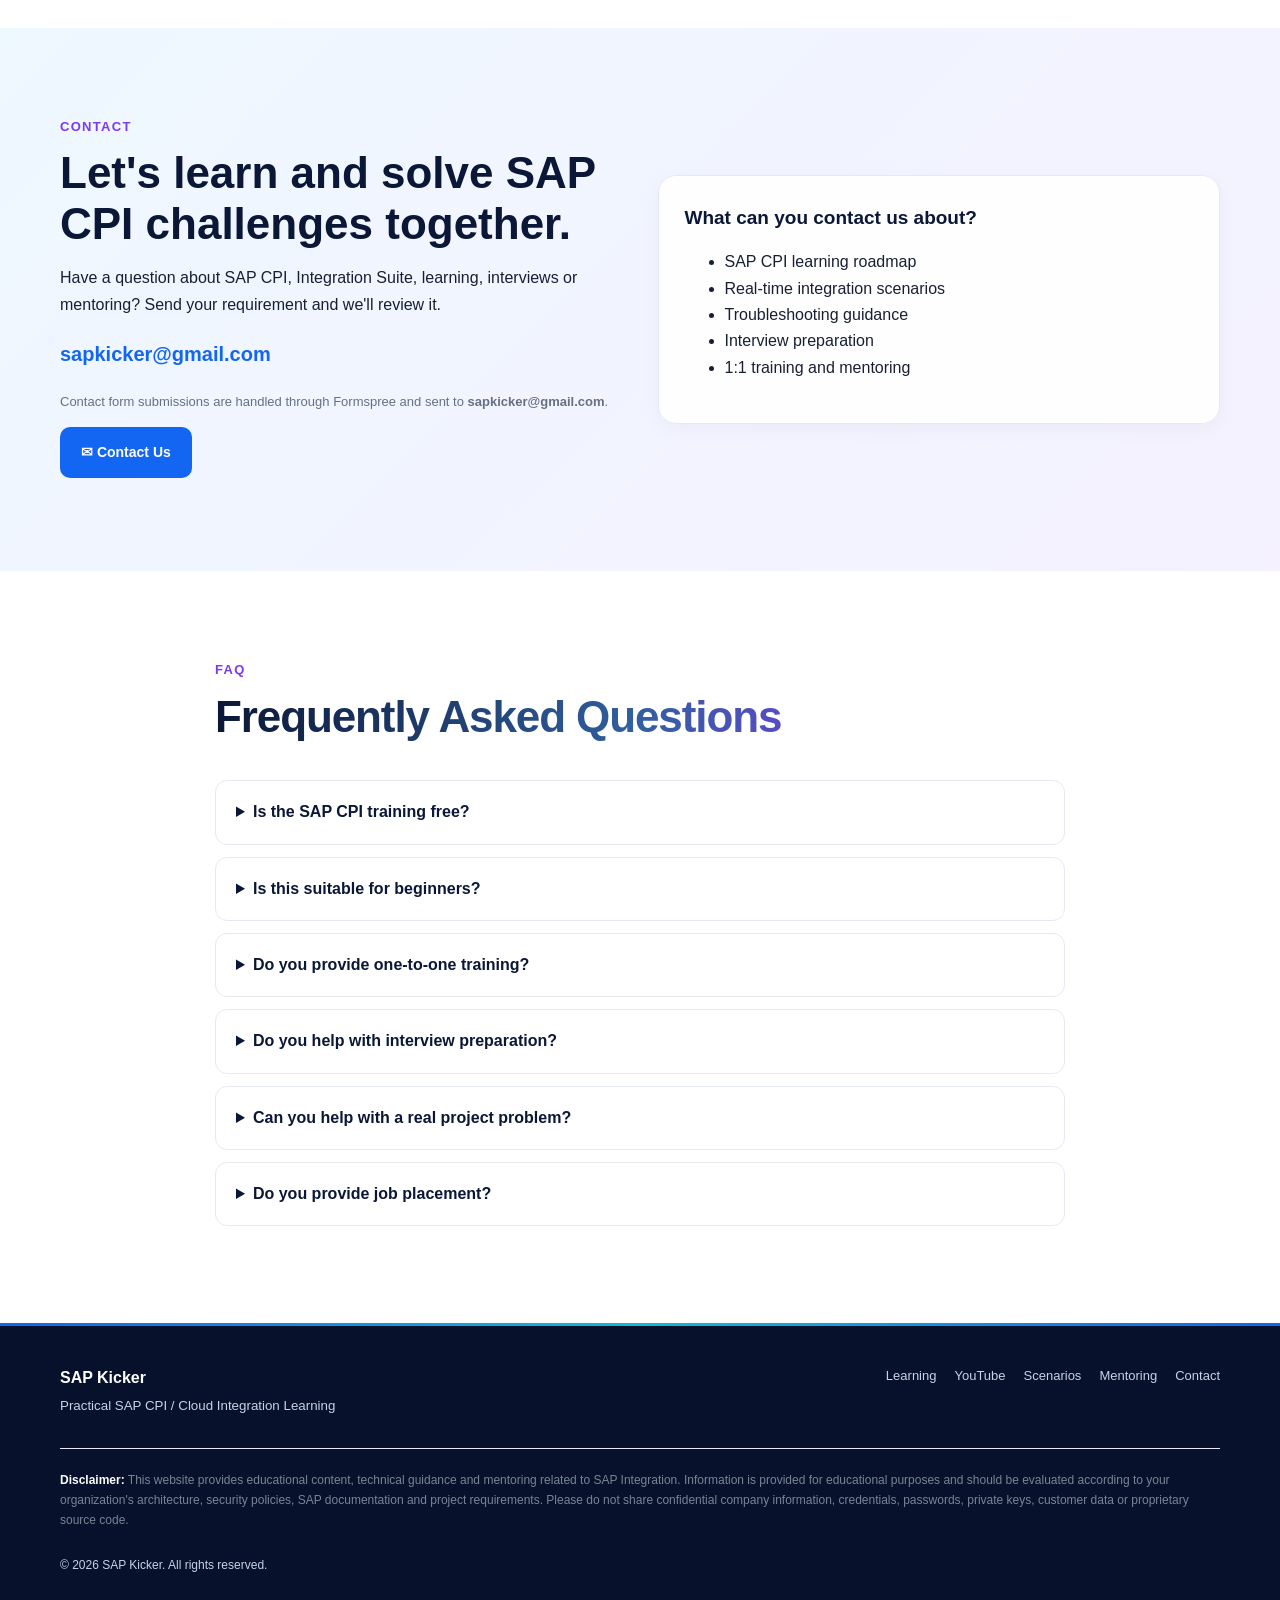
==== commit ef20a116: "Add files via upload fixed individual page navigations" ====
--- a/index.html
+++ b/index.html
@@ -409,14 +409,13 @@
     </a>
     <button class="menu-btn" onclick="toggleMenu()" aria-label="Open navigation menu">☰</button>
     <nav id="nav">
-      <a href="#learn">Learn</a>
-      <a href="#videos">Videos</a>
-      <a href="tutorials.html">Tutorials</a>
-      <a href="#scenarios">Scenarios</a>
-      <a href="#troubleshooting">Troubleshooting</a>
-      <a href="#interview">Interviews</a>
-      <a href="#support">Support</a>
-      <a href="#contact">Contact</a>
+      <a href="learning-roadmap.html">Learn</a>
+      <a href="tutorials.html">Videos</a>
+      <a href="real-time-scenarios.html">Scenarios</a>
+      <a href="troubleshooting.html">Troubleshooting</a>
+      <a href="interview-preparation.html">Interviews</a>
+      <a href="support.html">Support</a>
+      <a href="contact.html">Contact</a>
     </nav>
   </div>
 </header>
@@ -435,7 +434,7 @@
         and practical project guidance.
       </p>
       <div class="hero-actions">
-        <a class="btn btn-primary" href="#videos">▶ Watch Free Tutorials</a>
+        <a class="btn btn-primary" href="tutorials.html">▶ Watch Free Tutorials</a>
         <a class="btn btn-outline" href="#support">💬 Get Personal Support</a>
       </div>
     </div>
